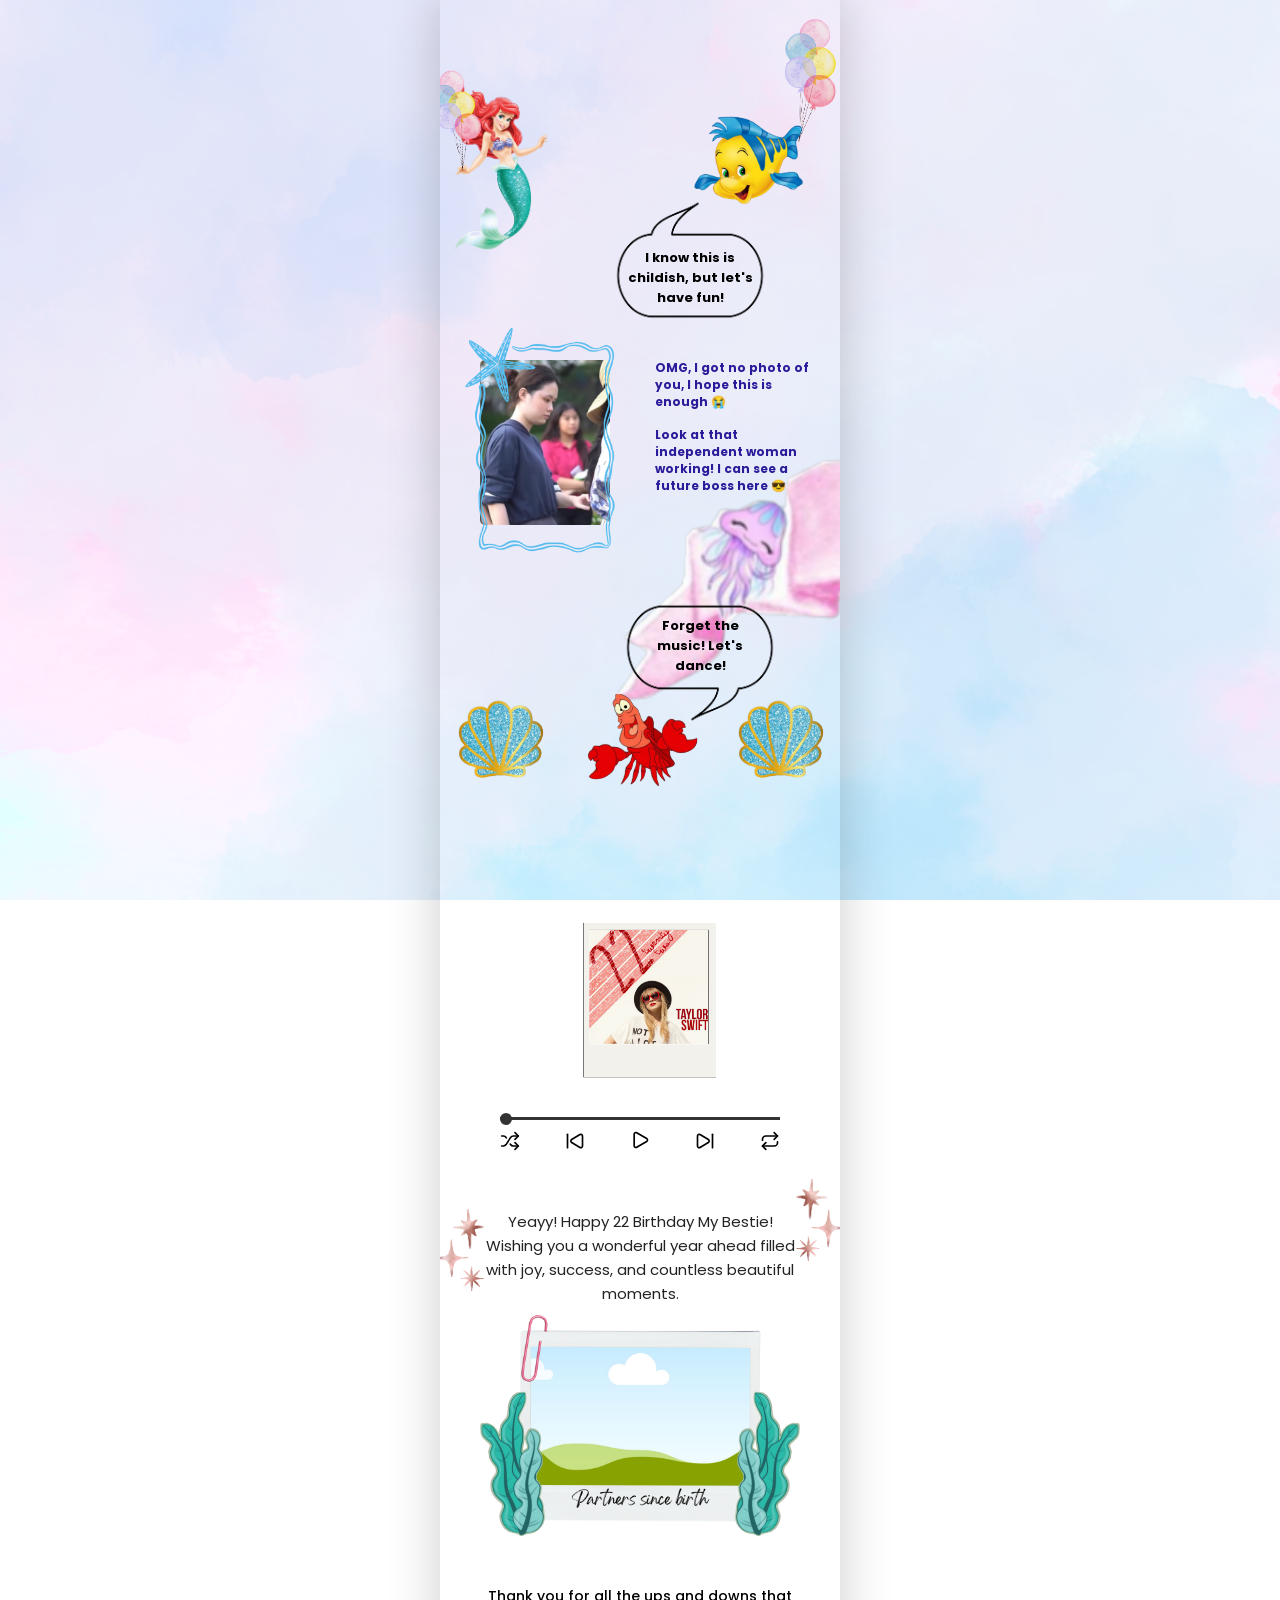
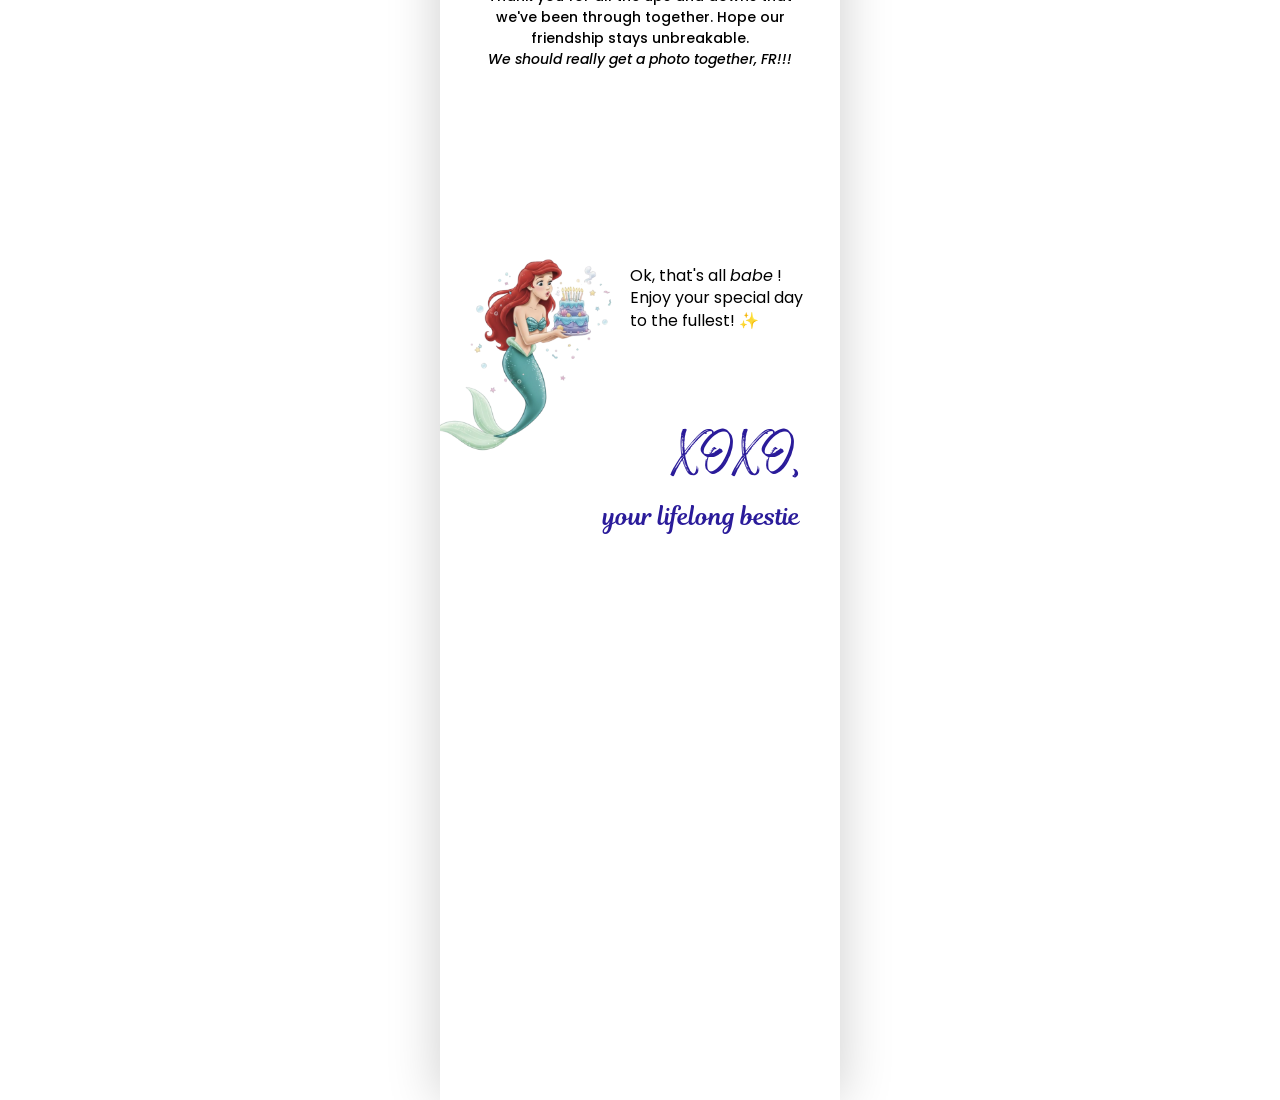
==== index.html @ a45792fa "fix position issue" ====
<!DOCTYPE html>
<html lang="id">
<head>
    <meta charset="UTF-8">
    <meta name="viewport" content="width=device-width, initial-scale=1.0">
    <title>Birthday Card for Angel - Final Version</title>
    <style>
        /* --- 1. FONT SETUP --- */
        @import url('https://fonts.googleapis.com/css2?family=Poppins:wght@400;600&display=swap');

        @font-face {
            font-family: 'Magnolia Script';
            src: url('fonts/magnolia-script.regular.otf') format('opentype');
            font-weight: normal; font-style: normal; font-display: swap;
        }

        @font-face {
            font-family: 'Gellatio';
            src: url('fonts/Gellatio.ttf') format('truetype');
            font-weight: normal; font-style: normal; font-display: swap;
        }

        /* --- 2. GLOBAL LAYOUT --- */
        body {
            margin: 0; padding: 0;
            background-image: url('images/background.png');
            background-size: cover; background-position: center;
            background-attachment: fixed;
            display: flex; justify-content: center;
            min-height: 100vh;
            font-family: 'Poppins', sans-serif;
            overflow-x: hidden;
        }

        .long-card-wrapper {
            width: 100vw;
            position: relative;
            display: flex;
            flex-direction: column;
            align-items: center;
        }

        /* KUNCI SETIAP HALAMAN DI SINI */
        .section {
            width: 100%;
            height: 100vh; /* Paksa setinggi layar HP */
            position: relative;
            overflow: hidden;
        }

        /* --- 3. SECTION 1: MERMAID THEME --- */
        .header-container { position: absolute; top: 0; left: 0; width: 100%; text-align: center; z-index: 10; }
        .name-wrapper { display: inline-block; position: relative; width: 95vw; margin-top: -80px; z-index: 1; }
        
        .hb-text { 
            position: absolute; top: 115px; left: 50%; transform: translateX(-50%); 
            width: 100%; z-index: 100; 
            font-family: 'Gellatio'; font-size: 36px; color: #2a1b9a; text-align: center;
        }
        
        .name-text { 
            font-family: 'Magnolia Script', cursive; position: absolute; 
            top: 50%; left: 50%; transform: translate(-50%, -50%); 
            z-index: 100; font-size: 42px; color: #2a1b9a; white-space: nowrap; 
            background: linear-gradient(to right, #004AAD, #CB6CE6);
            background-clip: text;
            color: transparent;
            filter: drop-shadow(2px 2px 2px rgba(0,0,0,0.1));
        }

        .message-text {
            font-family: 'Poppins', sans-serif;
            font-size: 14px;
            font-weight: 400;
            position: absolute;
            width: 85%;
            left: 50%;
            transform: translateX(-50%);
            text-align: center;
            font-size: 15px;
            line-height: 1.6;
            color: #222;
            z-index: 10;
        }
        
        .mermaid-ariel { position: absolute; top: 30px; left: -80px; width: 280px; z-index: 50; }
        .fish-flounder { position: absolute; top: 50px; right: -20px; width: 220px; z-index: 50; } /* DI DEPAN PITA */

        /* Chat Bubbles */
        .chat-1 { position: absolute; top: 120px; left: 110px; width: 280px; z-index: 50; }
        .chat-2 { position: absolute; bottom: 90px; right: 0px; width: 280px; z-index: 50; }
        .bubble-inner { position: absolute; top: 55%; left: 50%; transform: translate(-50%, -50%); width: 45%; text-align: center; font-size: 13px; font-weight: bold; }
        .top-msg { top: 310px; }
        .bottom-msg { bottom: 60px; font-weight: 500; }

        /* Foto Frame Section 1 */
        .photo-s1-box { position: absolute; top: 250px; left: 50%; transform: translateX(-50%); width: 100%; height: 300px; }
        .side-text-s1 { position: absolute; top: 360px; right: 25px; width: 160px; font-size: 12px; color: #2a1b9a; font-weight: bold; line-height: 1.4; text-align: left; }

        /* Lobster & Shells di Dasar Section 1 */
        .lobster-footer { position: absolute; bottom: 0; left: 50%; transform: translateX(-50%); width: 320px; z-index: 15; }
        .shell-footer { position: absolute; bottom: 0; width: 320px; z-index: 14; }

        /* --- 4. SECTION 2: MUSIC & TAYLOR --- */
        .player-wrapper { position: absolute; top: 50px; left: 50%; transform: translateX(-50%); width: 280px; text-align: center; }
        .taylor-img { width: 300px; margin-top: -100px;}
        
        /* Seaweed & Dummy Section 2 */
        .photo-dummy-box { position: absolute; top: 380px; left: 50%; transform: translateX(-50%); width: 450px; height: 300px; }
        .seaweed-l { position: absolute; bottom: -30px; left: -50px; width: 300px; z-index: 6; }
        .seaweed-r { position: absolute; bottom: -30px; right: -50px; width: 300px; z-index: 6; transform: scaleX(-1); }

        /* Stars Section 2 */
        .star-l { position: absolute; top: 220px; left: -110px; width: 260px; transform: scaleX(-1); }
        .star-r { position: absolute; top: 190px; right: -110px; width: 260px; }

        /* --- 5. SECTION 3: THE END --- */
        .ariel-cake-last { position: absolute; top: -50px; left: -120px; width: 400px; }
        .sign-wrapper { position: absolute; top: 220px; right: 40px; text-align: right; }

        /* Laptop Responsive */
        @media (min-width: 450px) {
            .long-card-wrapper { width: 400px; box-shadow: 0 0 50px rgba(0,0,0,0.2); }
        }
    </style>
</head>
<body>

    <div class="long-card-wrapper">
        
        <!-- SECTION 1 -->
        <div class="section">
            <div class="header-container">
                <div class="name-wrapper">
                    <div class="hb-text">Happy Birthday</div>
                    <img src="images/shell-name.png" style="width:100%; margin-top:10px;" alt="Shell">
                    <span class="name-text">Angel</span>
                </div>
            </div>

            <div class="mermaid-ariel">
                <img src="images/ariel-1.png" style="width:100%" alt="Ariel">
                <img src="images/balloon.png" style="position:absolute; width:180px; top:0; left:8px; z-index:15; transform:rotate(-16deg);" alt="Balloon">
            </div>

            <div class="fish-flounder">
                <img src="images/fish.png" style="width:100%" alt="Fish">
                <img src="images/balloon.png" style="position:absolute; width:220px; top:-80px; right:-60px; z-index:-1;" alt="Balloon">
            </div>

            <div class="chat-1">
                <img src="images/chat-bubble.png" style="width:100%" alt="Bubble">
                <div class="bubble-inner">I know this is childish, but let's have fun!</div>
            </div>

            <div class="photo-s1-box">
                <img src="images/star-frame.png" style="position:absolute; left:-90px; width:380px; z-index:10;" alt="Frame">
                <img src="images/angel.jpg" style="position:absolute; top:110px; left:40px; width:130px; z-index:5; border-radius:5px;" alt="Angel">
            </div>

            <div class="side-text-s1">
                OMG, I got no photo of you, I hope this is enough 😭<br><br>
                Look at that independent woman working! I can see a future boss here 😎
            </div>

            <div class="chat-2">
                <img src="images/chat-bubble.png" style="width:100%; transform:scale(-1,-1)" alt="Bubble">
                <div class="bubble-inner" style="top:43%">Forget the music! Let's dance!</div>
            </div>

            <img src="images/shell.png" class="shell-footer" style="left:-100px" alt="Shell">
            <img src="images/lobster.png" class="lobster-footer" alt="Lobster">
            <img src="images/shell.png" class="shell-footer" style="right:-100px" alt="Shell">
        </div>

        <!-- SECTION 2 -->
        <div class="section">
            <div class="player-wrapper">
                <img src="images/taylor-polaroid.png" class="taylor-img" alt="Album">
                <div style="margin-top: -40px; background:#333; height:3px; position:relative;">
                    <div id="progress-dot" style="position:absolute; left:0; top:-4px; width:12px; height:12px; background:#333; border-radius:50%;"></div>
                </div>
                <div style="display:flex; justify-content:space-between; font-size:28px; cursor:pointer;">
                    <img src="icons/shuffle.svg" style="width: 20px;" alt="shuffle">
                    <img src="icons/skip-back.svg" style="width: 20px;" alt="back">
                    
                    <!-- Tombol Play Utama -->
                    <div id="play-trigger" style="cursor: pointer;">
                        <img src="icons/play.svg" id="play-icon" style="width: 20px;" alt="play">
                    </div>

                    <img src="icons/skip-forward.svg" style="width: 20px;" alt="forward">
                    <img src="icons/repeat.svg" style="width: 20px;" alt="repeat">
                </div>
                <!-- ganti ini untuk musiknya -->
                <audio id="birthday-song"><source src="song/22.mp3" type="audio/mpeg"></audio>
            </div>

            <img src="images/rosegold-stars.png" class="star-l" alt="star">
            <img src="images/rosegold-stars.png" class="star-r" alt="star">
            <div class="message-text top-msg">
            Yeayy! Happy 22 Birthday My Bestie! <br>
            Wishing you a wonderful year ahead filled with joy, success, and countless beautiful moments.
            </div>

            <div class="photo-dummy-box">
                <!-- ganti ini untuk photo aibnya -->
                <img src="images/dummy1.png" style="position:absolute; top:6%; left:6%; width:88%; height:80%; object-fit:cover; z-index:4;" alt="Photo">
                <img src="images/seaweed.png" class="seaweed-l" alt="Seaweed">
                <img src="images/seaweed.png" class="seaweed-r" alt="Seaweed">
            </div>
            
            <div style="position:absolute; bottom:130px; width:85%; left:50%; transform:translateX(-50%); text-align:center; font-size:14px; font-weight:500;">
                Thank you for all the ups and downs that we've been through together. Hope our friendship stays unbreakable. <br>
            <i>We should really get a photo together, FR!!!</i>
            </div>
        </div>

        <!-- SECTION 3 -->
        <div class="section">
            <img src="images/ariel-3.png" class="ariel-cake-last" alt="Cake">
            <div style="position:absolute; top:65px; right:30px; width:180px; font-size:16px; line-height:1.4;">Ok, that's all <i>babe</i> ! Enjoy your special day to the fullest! ✨</div>
            <div class="sign-wrapper">
                <div style="font-family:'Gellatio'; font-size:32px; color:#2a1b9a;">XOXO,</div>
                <div style="font-family:'Magnolia Script'; font-size:24px; color:#2a1b9a;">your lifelong bestie</div>
            </div>
        </div>

    </div>

    <script>
        window.onload = function() {
            const song = document.getElementById("birthday-song");
            const playBtn = document.getElementById("play-trigger");
            const playIcon = document.getElementById("play-icon"); 
            const progressDot = document.getElementById("progress-dot");
            if (playBtn && song) {
                playBtn.onclick = function() {
                    if (song.paused) { song.play(); playIcon.src = "icons/pause.svg"; }
                    else { song.pause(); playIcon.src = "icons/play.svg"; }
                };
                song.ontimeupdate = function() {
                    if (song.duration) {
                        let p = (song.currentTime / song.duration) * 100;
                        progressDot.style.left = p + "%";
                    }
                };
            }
        };
    </script>
</body>
</html>
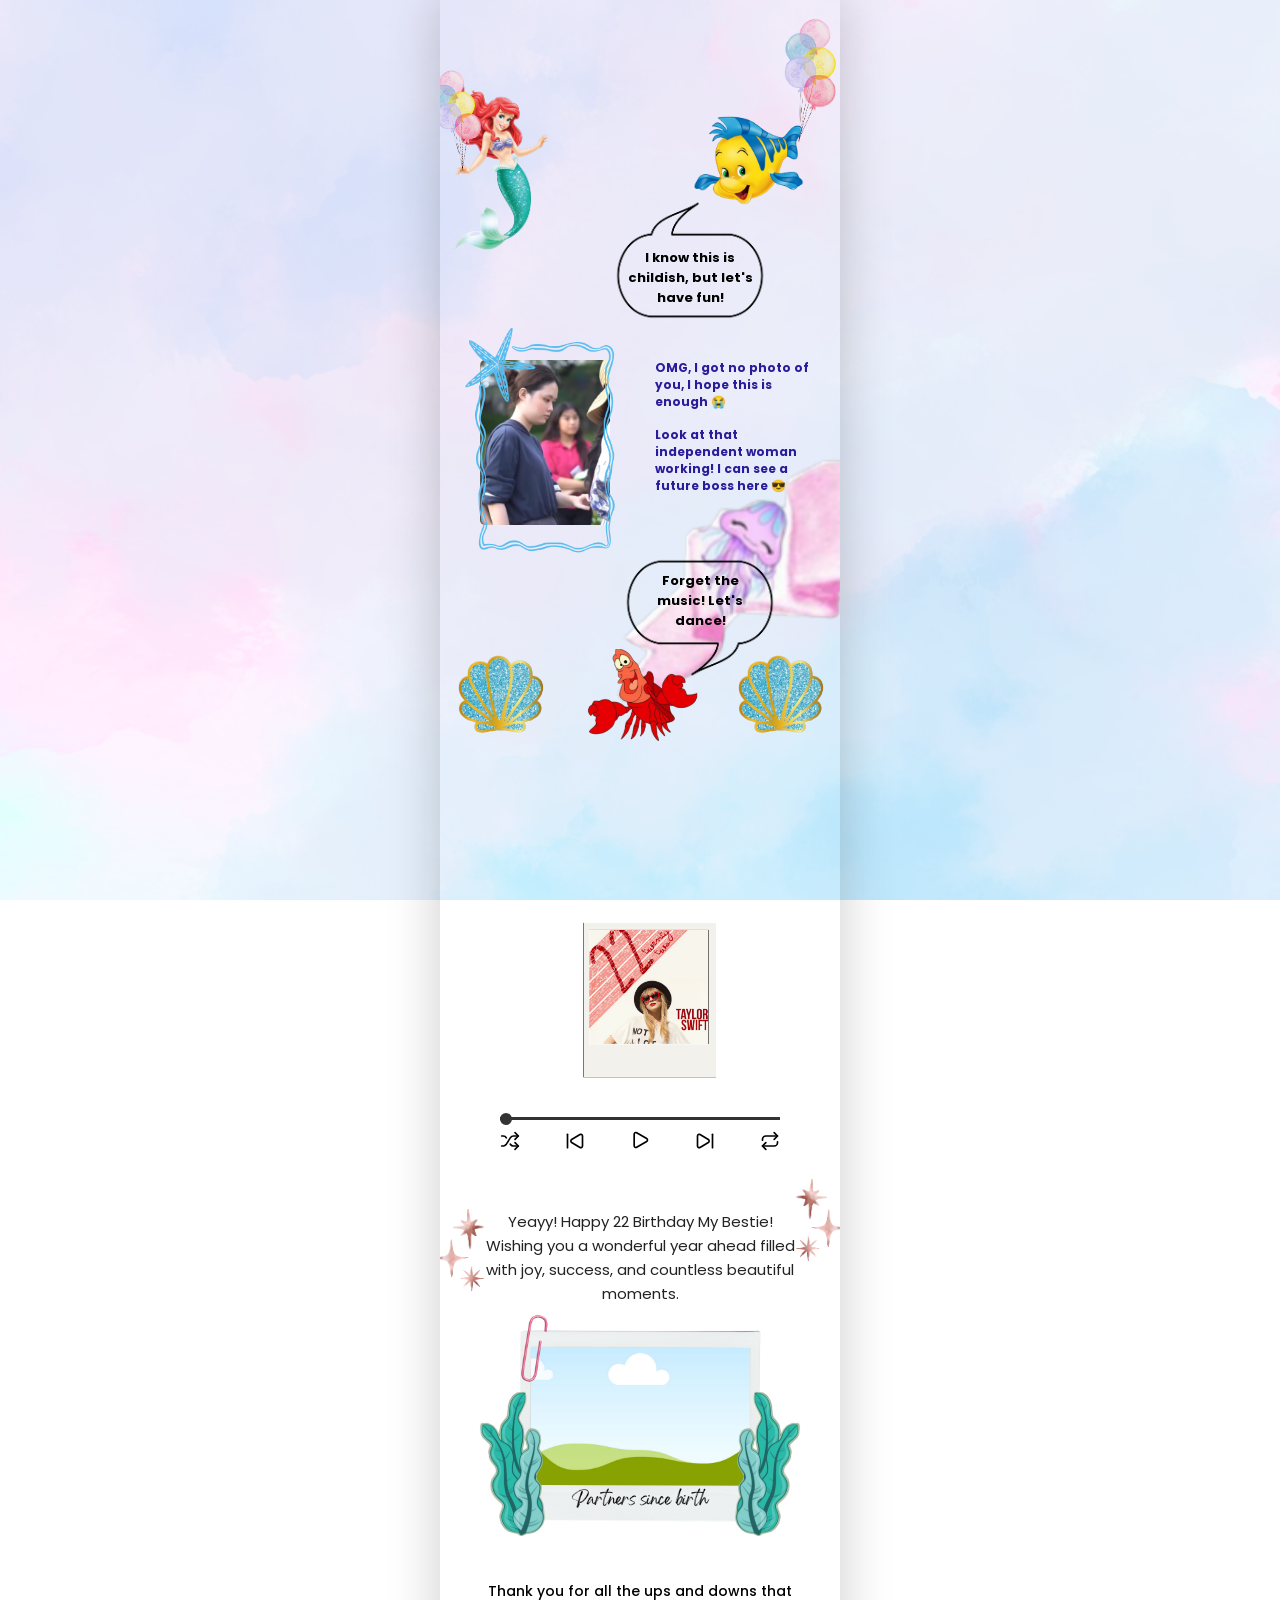
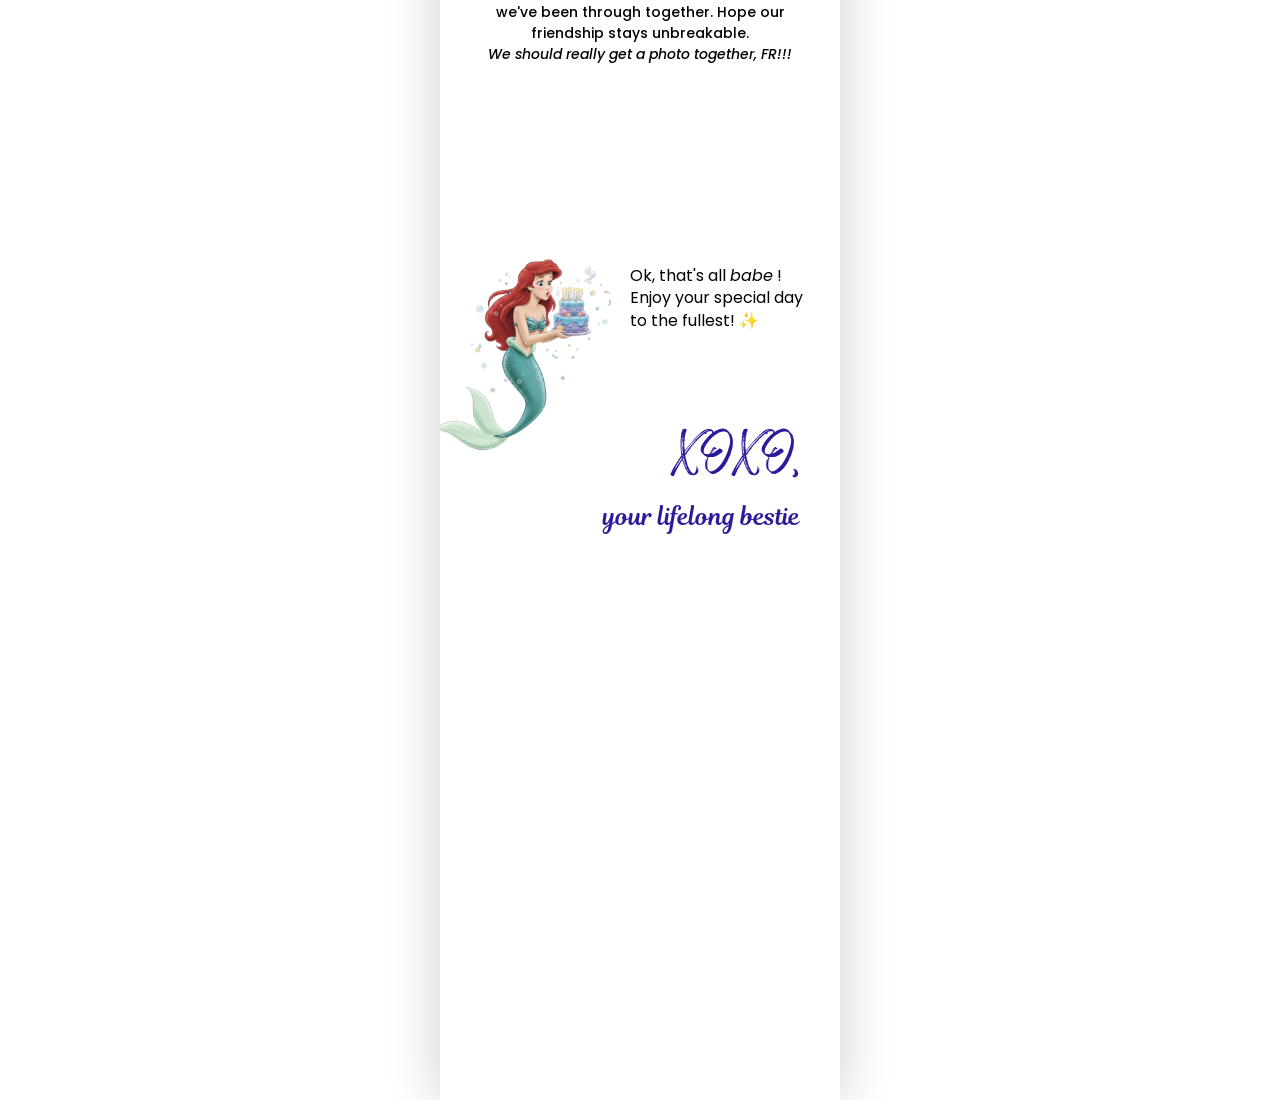
==== commit 3bc68a35: "fix ratio issue" ====
--- a/index.html
+++ b/index.html
@@ -46,6 +46,9 @@
             height: 100vh; /* Paksa setinggi layar HP */
             position: relative;
             overflow: hidden;
+            display: flex;
+            flex-direction: column;
+            justify-content: space-between;
         }
 
         /* --- 3. SECTION 1: MERMAID THEME --- */
@@ -88,7 +91,7 @@
 
         /* Chat Bubbles */
         .chat-1 { position: absolute; top: 120px; left: 110px; width: 280px; z-index: 50; }
-        .chat-2 { position: absolute; bottom: 90px; right: 0px; width: 280px; z-index: 50; }
+        .chat-2 { position: absolute; bottom: 15vh; right: 0px; width: 280px; z-index: 50; }
         .bubble-inner { position: absolute; top: 55%; left: 50%; transform: translate(-50%, -50%); width: 45%; text-align: center; font-size: 13px; font-weight: bold; }
         .top-msg { top: 310px; }
         .bottom-msg { bottom: 60px; font-weight: 500; }
@@ -98,8 +101,8 @@
         .side-text-s1 { position: absolute; top: 360px; right: 25px; width: 160px; font-size: 12px; color: #2a1b9a; font-weight: bold; line-height: 1.4; text-align: left; }
 
         /* Lobster & Shells di Dasar Section 1 */
-        .lobster-footer { position: absolute; bottom: 0; left: 50%; transform: translateX(-50%); width: 320px; z-index: 15; }
-        .shell-footer { position: absolute; bottom: 0; width: 320px; z-index: 14; }
+        .lobster-footer { position: absolute; bottom: 5vh; left: 50%; transform: translateX(-50%); width: 320px; z-index: 15; }
+        .shell-footer { position: absolute; bottom: 5vh; width: 320px; z-index: 14; }
 
         /* --- 4. SECTION 2: MUSIC & TAYLOR --- */
         .player-wrapper { position: absolute; top: 50px; left: 50%; transform: translateX(-50%); width: 280px; text-align: center; }
@@ -210,7 +213,7 @@
                 <img src="images/seaweed.png" class="seaweed-r" alt="Seaweed">
             </div>
             
-            <div style="position:absolute; bottom:130px; width:85%; left:50%; transform:translateX(-50%); text-align:center; font-size:14px; font-weight:500;">
+            <div style="position:absolute; bottom: 15vh; width:85%; left:50%; transform:translateX(-50%); text-align:center; font-size:14px; font-weight:500;">
                 Thank you for all the ups and downs that we've been through together. Hope our friendship stays unbreakable. <br>
             <i>We should really get a photo together, FR!!!</i>
             </div>
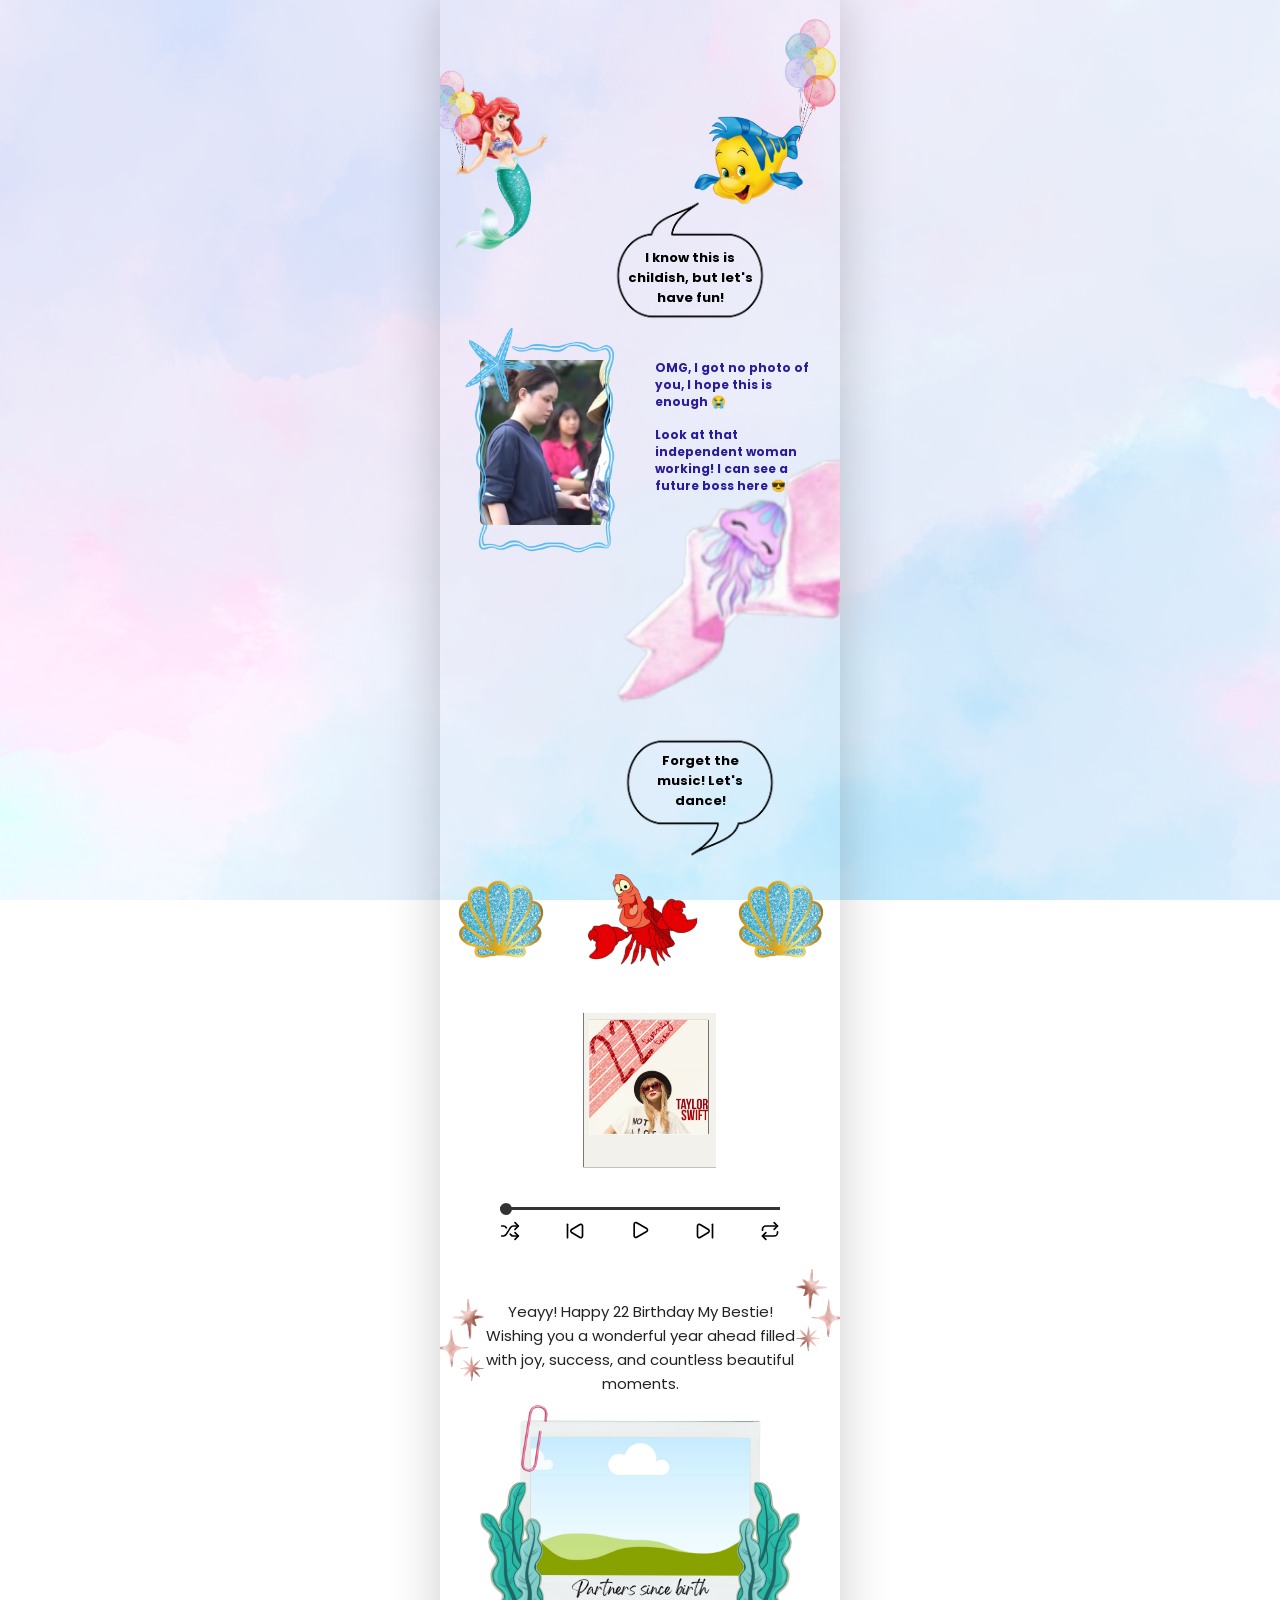
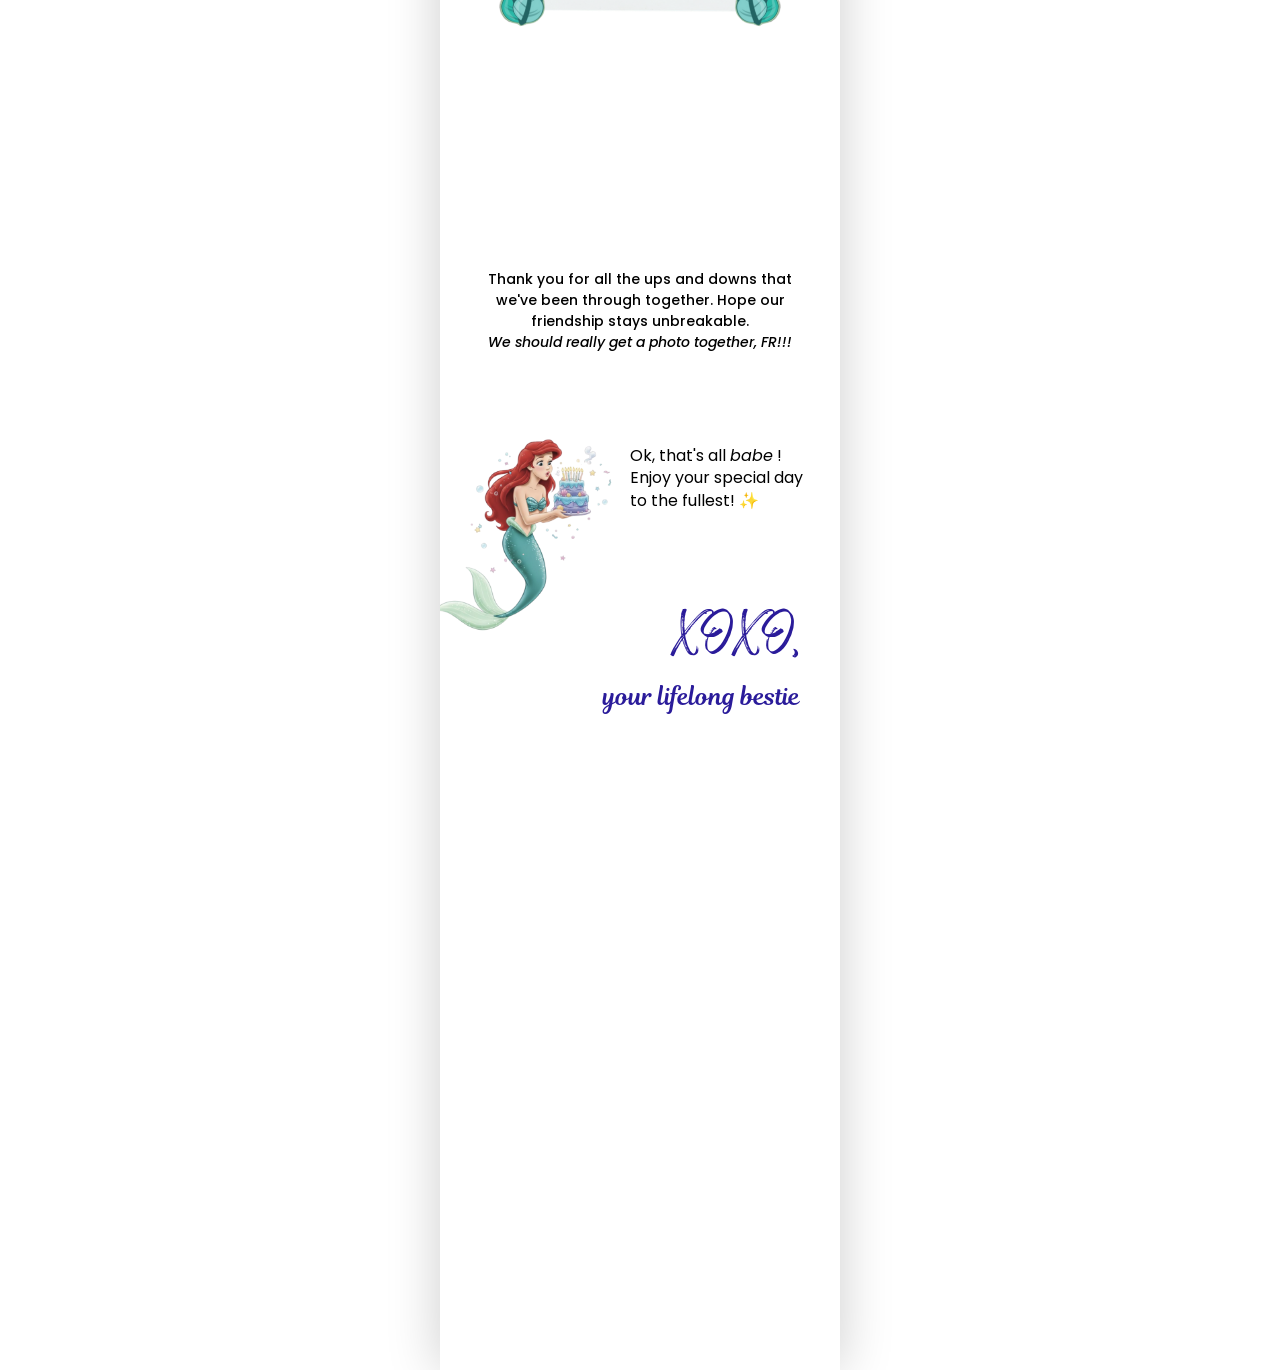
==== commit 346694eb: "second fix" ====
--- a/index.html
+++ b/index.html
@@ -43,7 +43,7 @@
         /* KUNCI SETIAP HALAMAN DI SINI */
         .section {
             width: 100%;
-            height: 100vh; /* Paksa setinggi layar HP */
+            height: 110vh; /* Paksa setinggi layar HP */
             position: relative;
             overflow: hidden;
             display: flex;
@@ -91,7 +91,7 @@
 
         /* Chat Bubbles */
         .chat-1 { position: absolute; top: 120px; left: 110px; width: 280px; z-index: 50; }
-        .chat-2 { position: absolute; bottom: 15vh; right: 0px; width: 280px; z-index: 50; }
+        .chat-2 { position: absolute; bottom: 5vh; right: 0px; width: 280px; z-index: 50; }
         .bubble-inner { position: absolute; top: 55%; left: 50%; transform: translate(-50%, -50%); width: 45%; text-align: center; font-size: 13px; font-weight: bold; }
         .top-msg { top: 310px; }
         .bottom-msg { bottom: 60px; font-weight: 500; }
@@ -101,8 +101,8 @@
         .side-text-s1 { position: absolute; top: 360px; right: 25px; width: 160px; font-size: 12px; color: #2a1b9a; font-weight: bold; line-height: 1.4; text-align: left; }
 
         /* Lobster & Shells di Dasar Section 1 */
-        .lobster-footer { position: absolute; bottom: 5vh; left: 50%; transform: translateX(-50%); width: 320px; z-index: 15; }
-        .shell-footer { position: absolute; bottom: 5vh; width: 320px; z-index: 14; }
+        .lobster-footer { position: absolute; bottom: -10vh; left: 50%; transform: translateX(-50%); width: 320px; z-index: 15; }
+        .shell-footer { position: absolute; bottom: -10vh; width: 320px; z-index: 14; }
 
         /* --- 4. SECTION 2: MUSIC & TAYLOR --- */
         .player-wrapper { position: absolute; top: 50px; left: 50%; transform: translateX(-50%); width: 280px; text-align: center; }
@@ -213,7 +213,7 @@
                 <img src="images/seaweed.png" class="seaweed-r" alt="Seaweed">
             </div>
             
-            <div style="position:absolute; bottom: 15vh; width:85%; left:50%; transform:translateX(-50%); text-align:center; font-size:14px; font-weight:500;">
+            <div style="position:absolute; bottom: 3vh; width:85%; left:50%; transform:translateX(-50%); text-align:center; font-size:14px; font-weight:500;">
                 Thank you for all the ups and downs that we've been through together. Hope our friendship stays unbreakable. <br>
             <i>We should really get a photo together, FR!!!</i>
             </div>
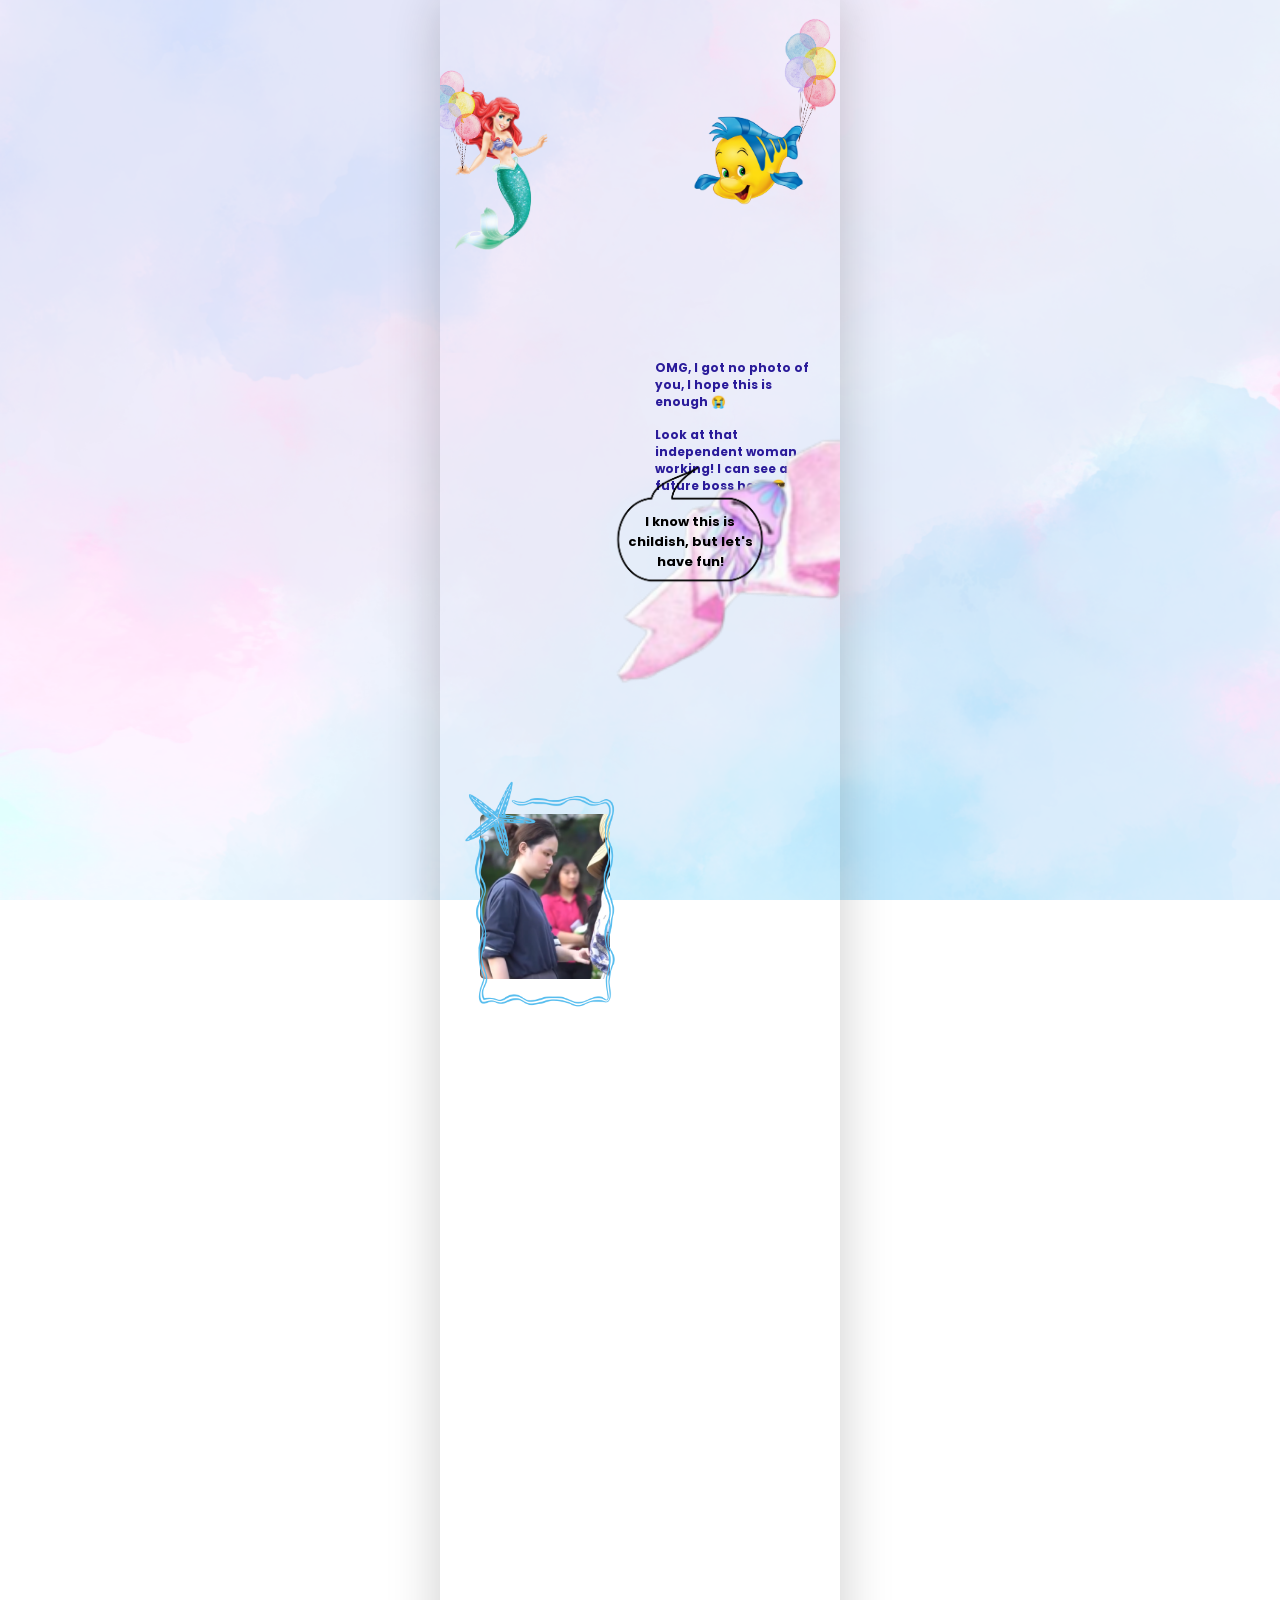
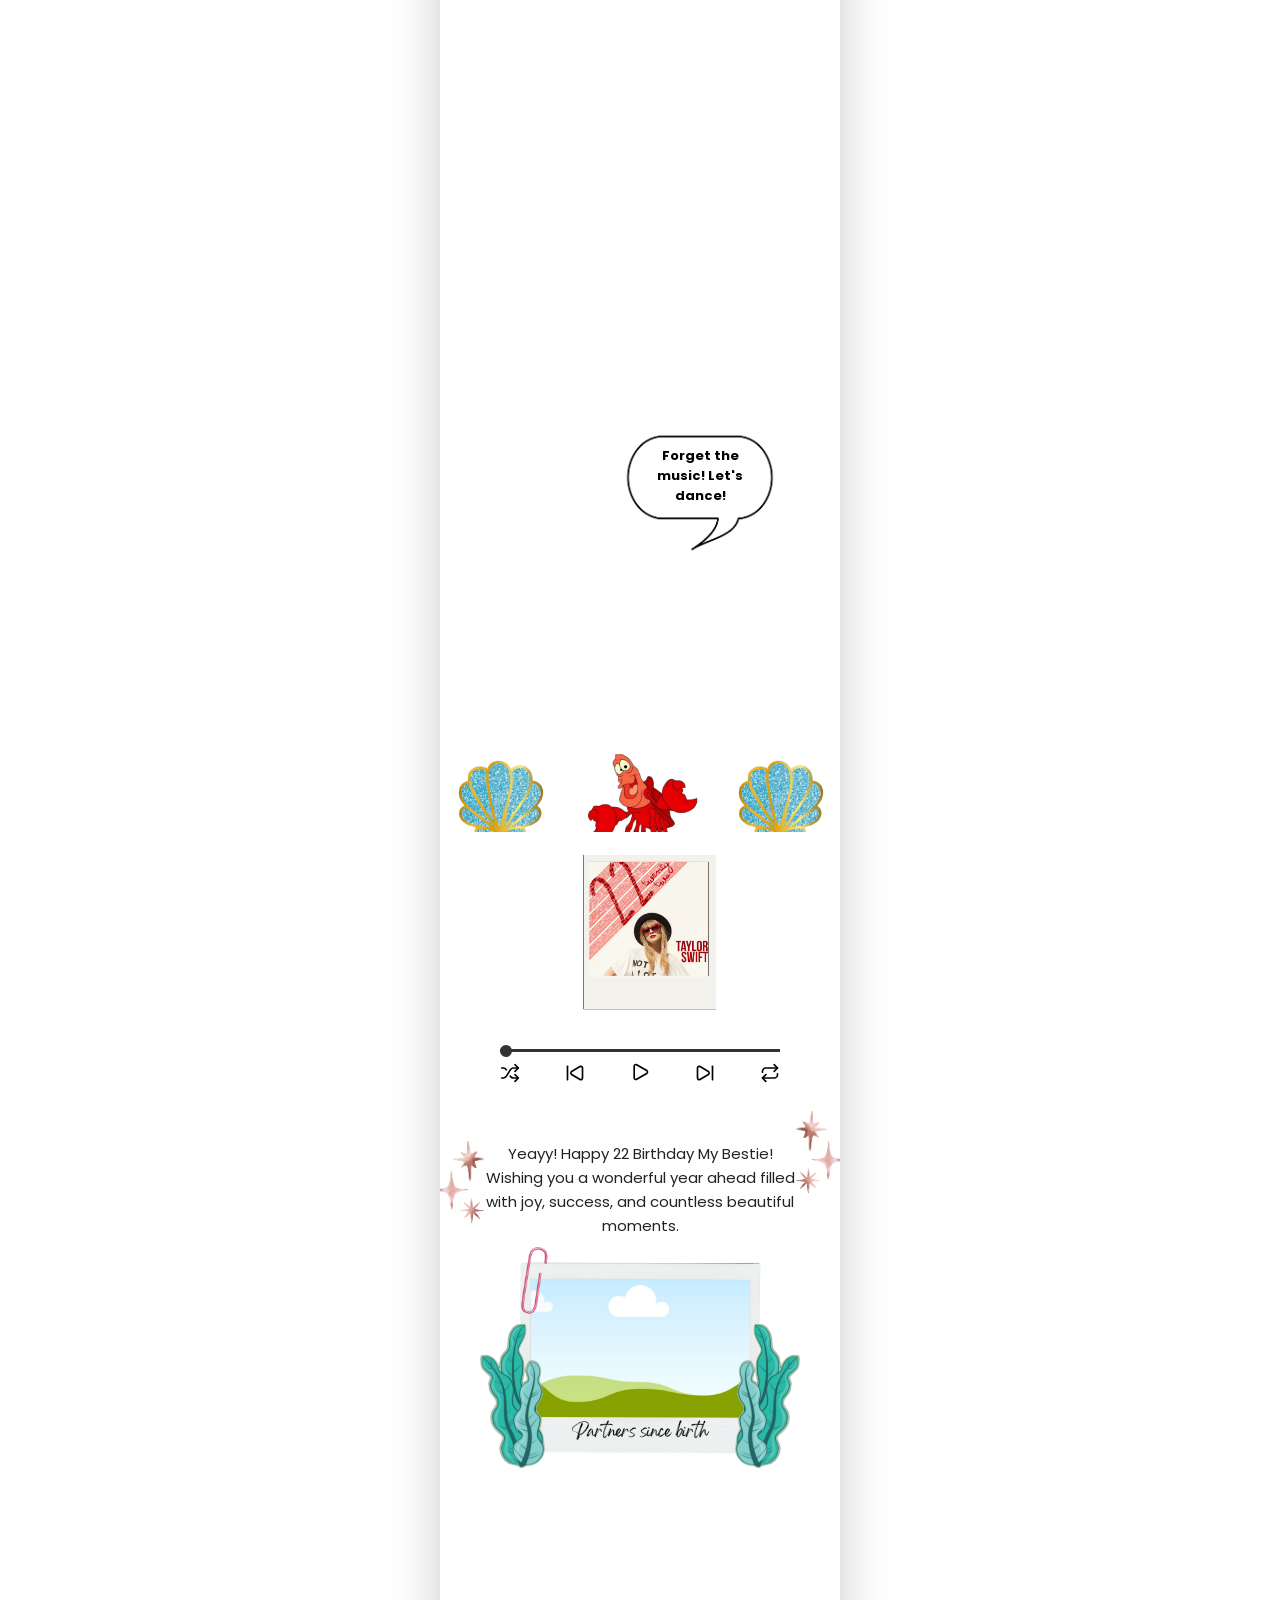
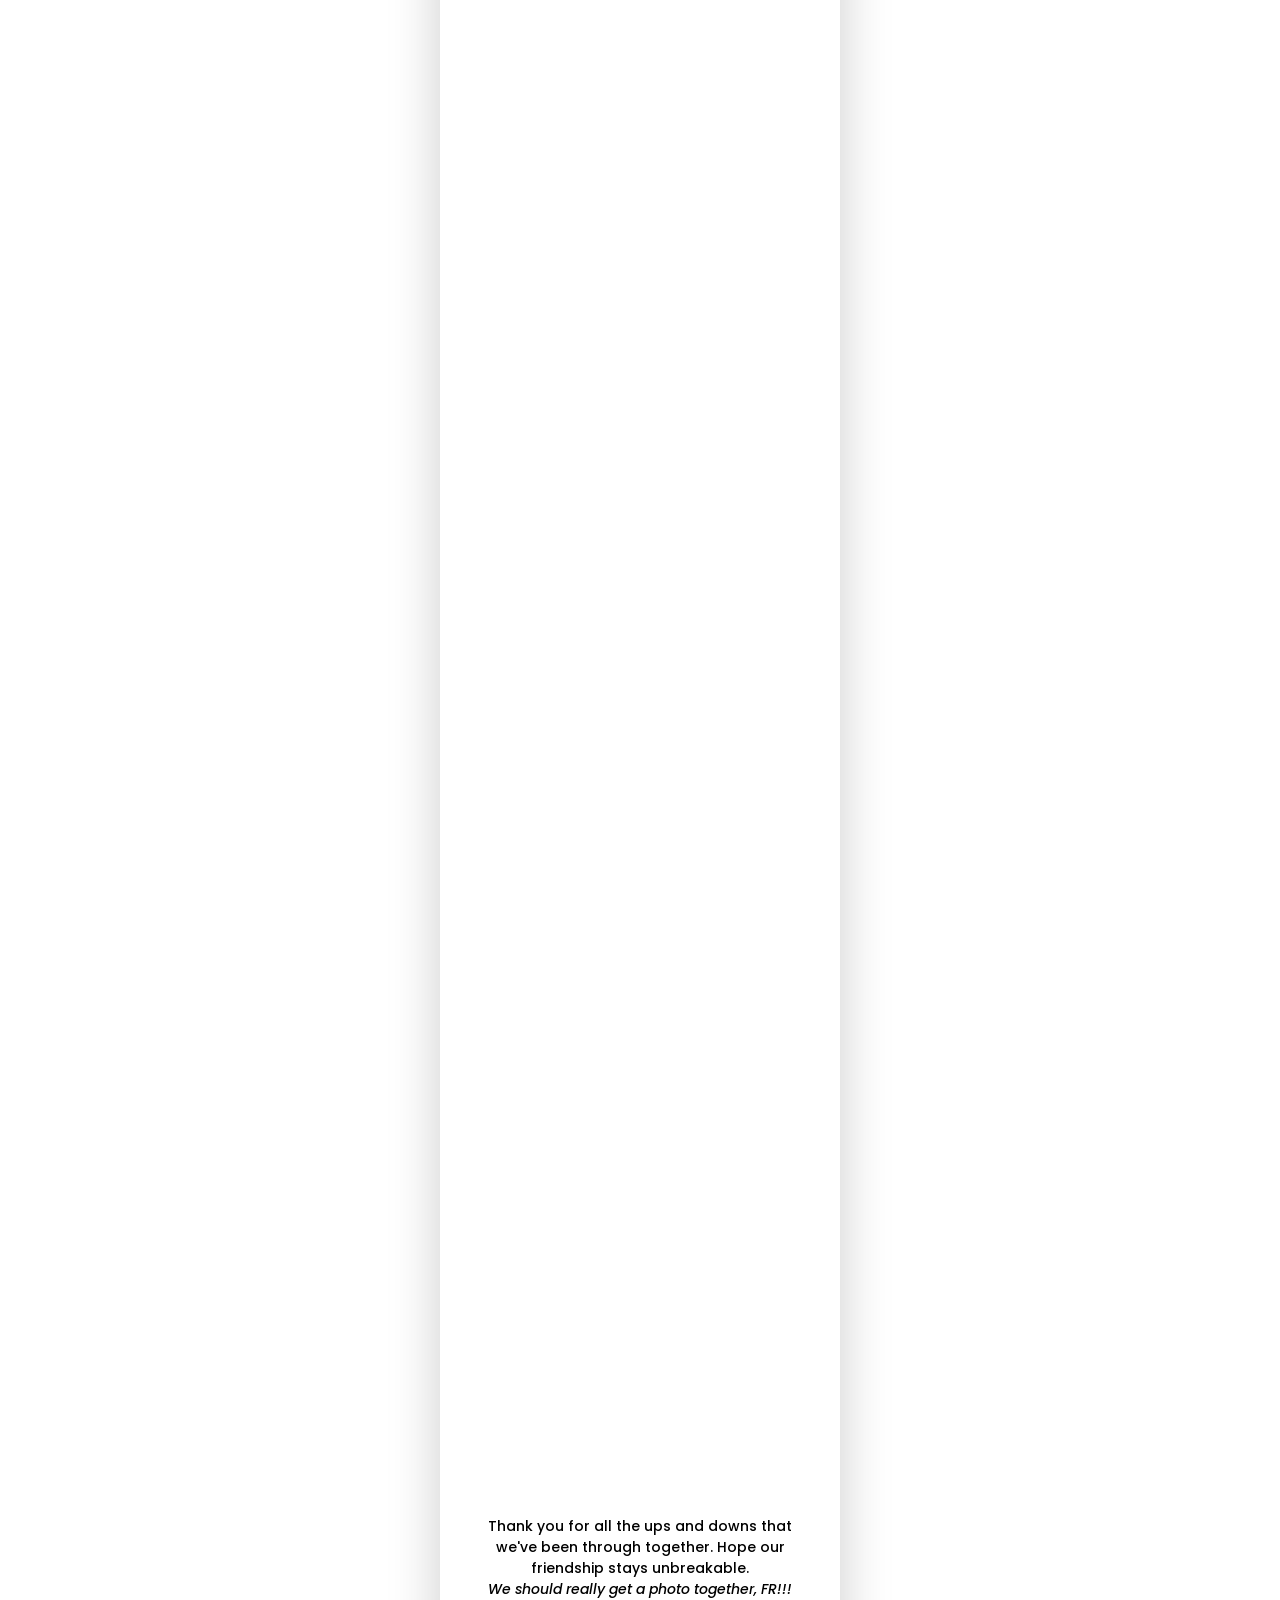
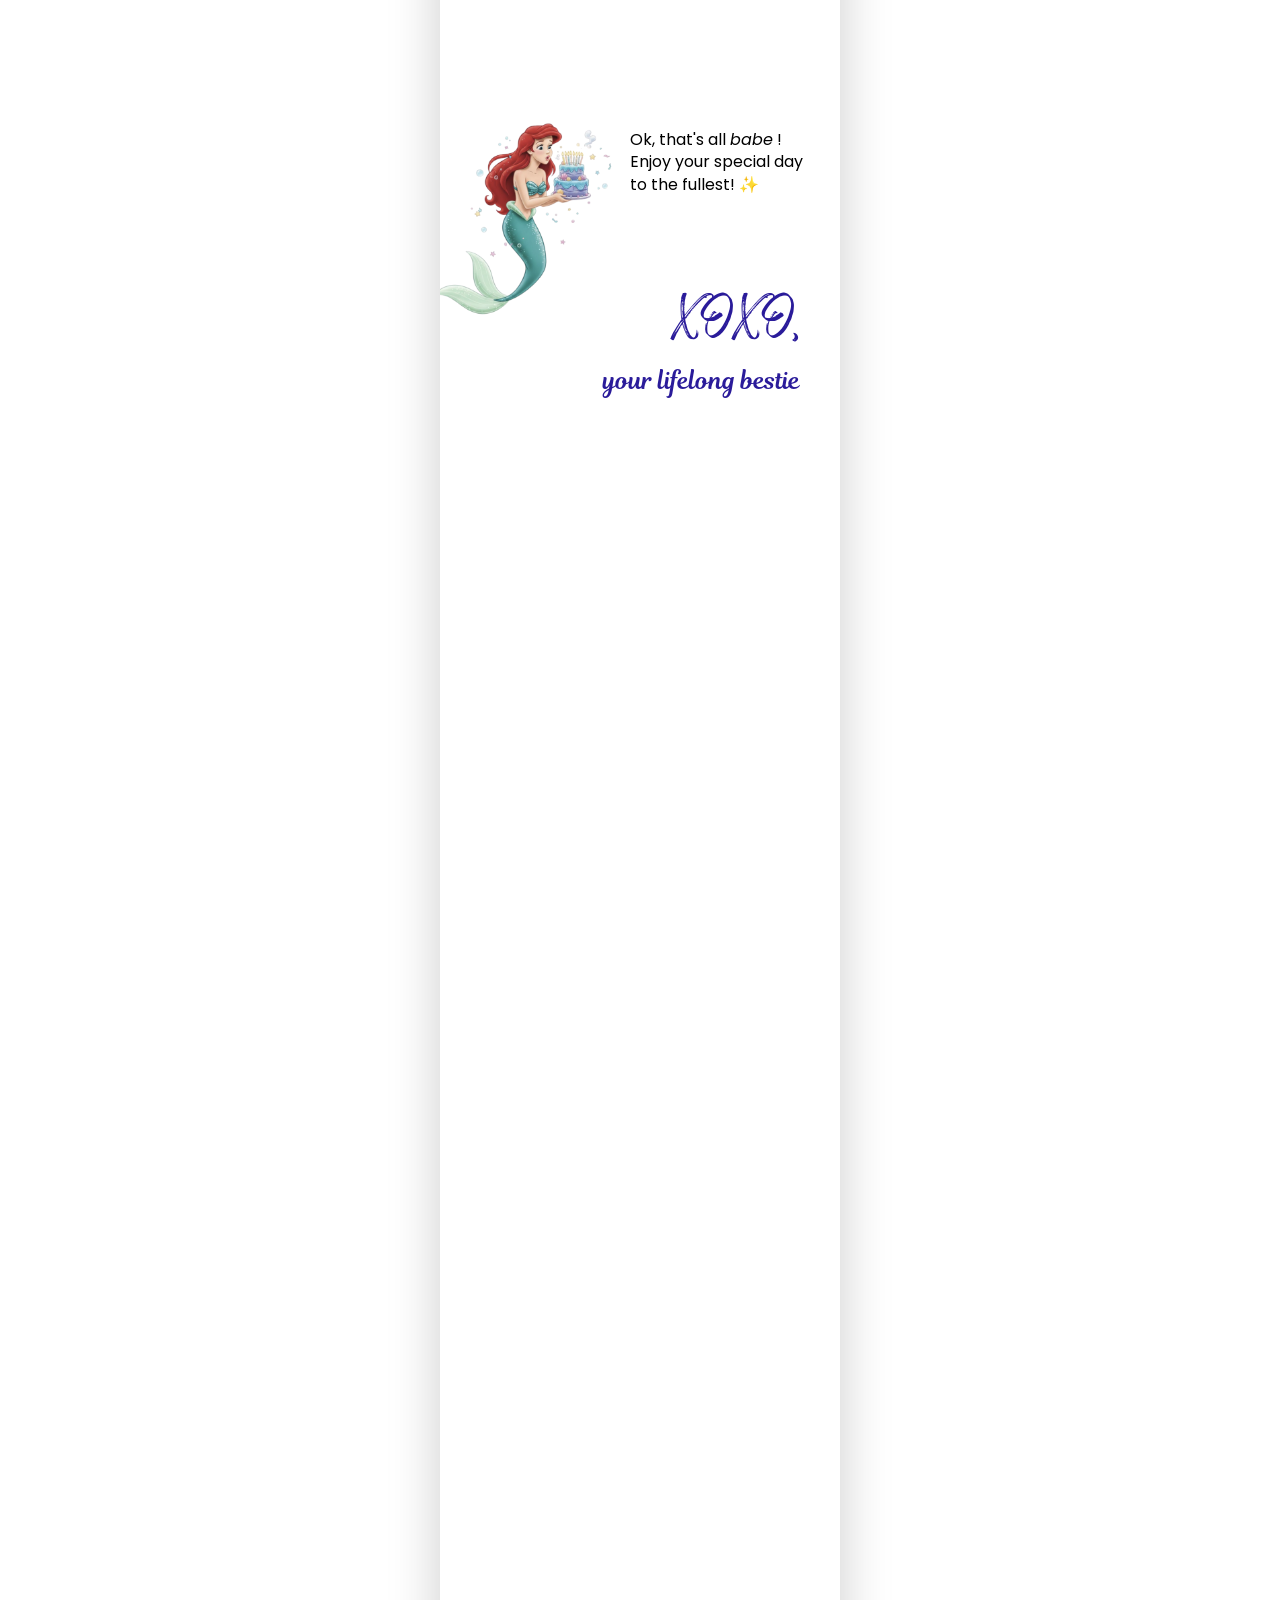
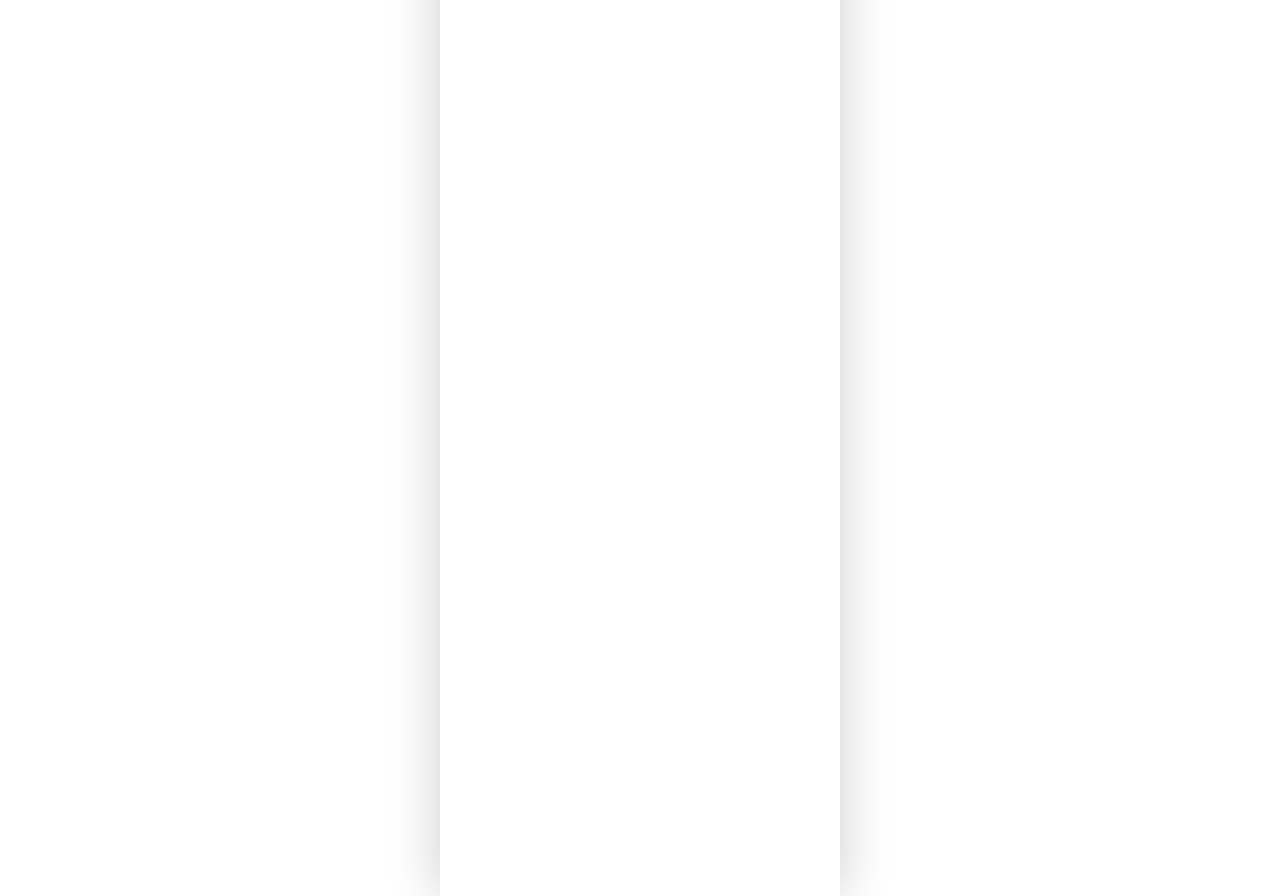
==== commit 4e6be97c: "third fix" ====
--- a/index.html
+++ b/index.html
@@ -43,12 +43,13 @@
         /* KUNCI SETIAP HALAMAN DI SINI */
         .section {
             width: 100%;
-            height: 110vh; /* Paksa setinggi layar HP */
+            height: 180vw;
             position: relative;
             overflow: hidden;
             display: flex;
             flex-direction: column;
             justify-content: space-between;
+            padding-bottom: 10vw;
         }
 
         /* --- 3. SECTION 1: MERMAID THEME --- */
@@ -56,14 +57,14 @@
         .name-wrapper { display: inline-block; position: relative; width: 95vw; margin-top: -80px; z-index: 1; }
         
         .hb-text { 
-            position: absolute; top: 115px; left: 50%; transform: translateX(-50%); 
+            position: absolute; top: 25vw; left: 50%; transform: translateX(-50%); 
             width: 100%; z-index: 100; 
             font-family: 'Gellatio'; font-size: 36px; color: #2a1b9a; text-align: center;
         }
         
         .name-text { 
             font-family: 'Magnolia Script', cursive; position: absolute; 
-            top: 50%; left: 50%; transform: translate(-50%, -50%); 
+            top: 48%; left: 50%; transform: translate(-50%, -50%); 
             z-index: 100; font-size: 42px; color: #2a1b9a; white-space: nowrap; 
             background: linear-gradient(to right, #004AAD, #CB6CE6);
             background-clip: text;
@@ -90,19 +91,19 @@
         .fish-flounder { position: absolute; top: 50px; right: -20px; width: 220px; z-index: 50; } /* DI DEPAN PITA */
 
         /* Chat Bubbles */
-        .chat-1 { position: absolute; top: 120px; left: 110px; width: 280px; z-index: 50; }
-        .chat-2 { position: absolute; bottom: 5vh; right: 0px; width: 280px; z-index: 50; }
+        .chat-1 { position: absolute; top: 30vw; left: 110px; width: 280px; z-index: 50; }
+        .chat-2 { position: absolute; bottom: 15vw; right: 0px; width: 280px; z-index: 50; }
         .bubble-inner { position: absolute; top: 55%; left: 50%; transform: translate(-50%, -50%); width: 45%; text-align: center; font-size: 13px; font-weight: bold; }
         .top-msg { top: 310px; }
         .bottom-msg { bottom: 60px; font-weight: 500; }
 
         /* Foto Frame Section 1 */
-        .photo-s1-box { position: absolute; top: 250px; left: 50%; transform: translateX(-50%); width: 100%; height: 300px; }
+        .photo-s1-box { position: absolute; top: 55vw; left: 50%; transform: translateX(-50%); width: 100%; height: 300px; }
         .side-text-s1 { position: absolute; top: 360px; right: 25px; width: 160px; font-size: 12px; color: #2a1b9a; font-weight: bold; line-height: 1.4; text-align: left; }
 
         /* Lobster & Shells di Dasar Section 1 */
-        .lobster-footer { position: absolute; bottom: -10vh; left: 50%; transform: translateX(-50%); width: 320px; z-index: 15; }
-        .shell-footer { position: absolute; bottom: -10vh; width: 320px; z-index: 14; }
+        .lobster-footer { position: absolute; bottom: -10vw; left: 50%; transform: translateX(-50%); width: 320px; z-index: 15; }
+        .shell-footer { position: absolute; bottom: -10vw; width: 320px; z-index: 14; }
 
         /* --- 4. SECTION 2: MUSIC & TAYLOR --- */
         .player-wrapper { position: absolute; top: 50px; left: 50%; transform: translateX(-50%); width: 280px; text-align: center; }
@@ -136,7 +137,7 @@
             <div class="header-container">
                 <div class="name-wrapper">
                     <div class="hb-text">Happy Birthday</div>
-                    <img src="images/shell-name.png" style="width:100%; margin-top:10px;" alt="Shell">
+                    <img src="images/shell-name.png" style="width:100%; margin-top:-10px;" alt="Shell">
                     <span class="name-text">Angel</span>
                 </div>
             </div>
@@ -213,7 +214,7 @@
                 <img src="images/seaweed.png" class="seaweed-r" alt="Seaweed">
             </div>
             
-            <div style="position:absolute; bottom: 3vh; width:85%; left:50%; transform:translateX(-50%); text-align:center; font-size:14px; font-weight:500;">
+            <div style="position:absolute; bottom: 5vw; width:85%; left:50%; transform:translateX(-50%); text-align:center; font-size:14px; font-weight:500;">
                 Thank you for all the ups and downs that we've been through together. Hope our friendship stays unbreakable. <br>
             <i>We should really get a photo together, FR!!!</i>
             </div>
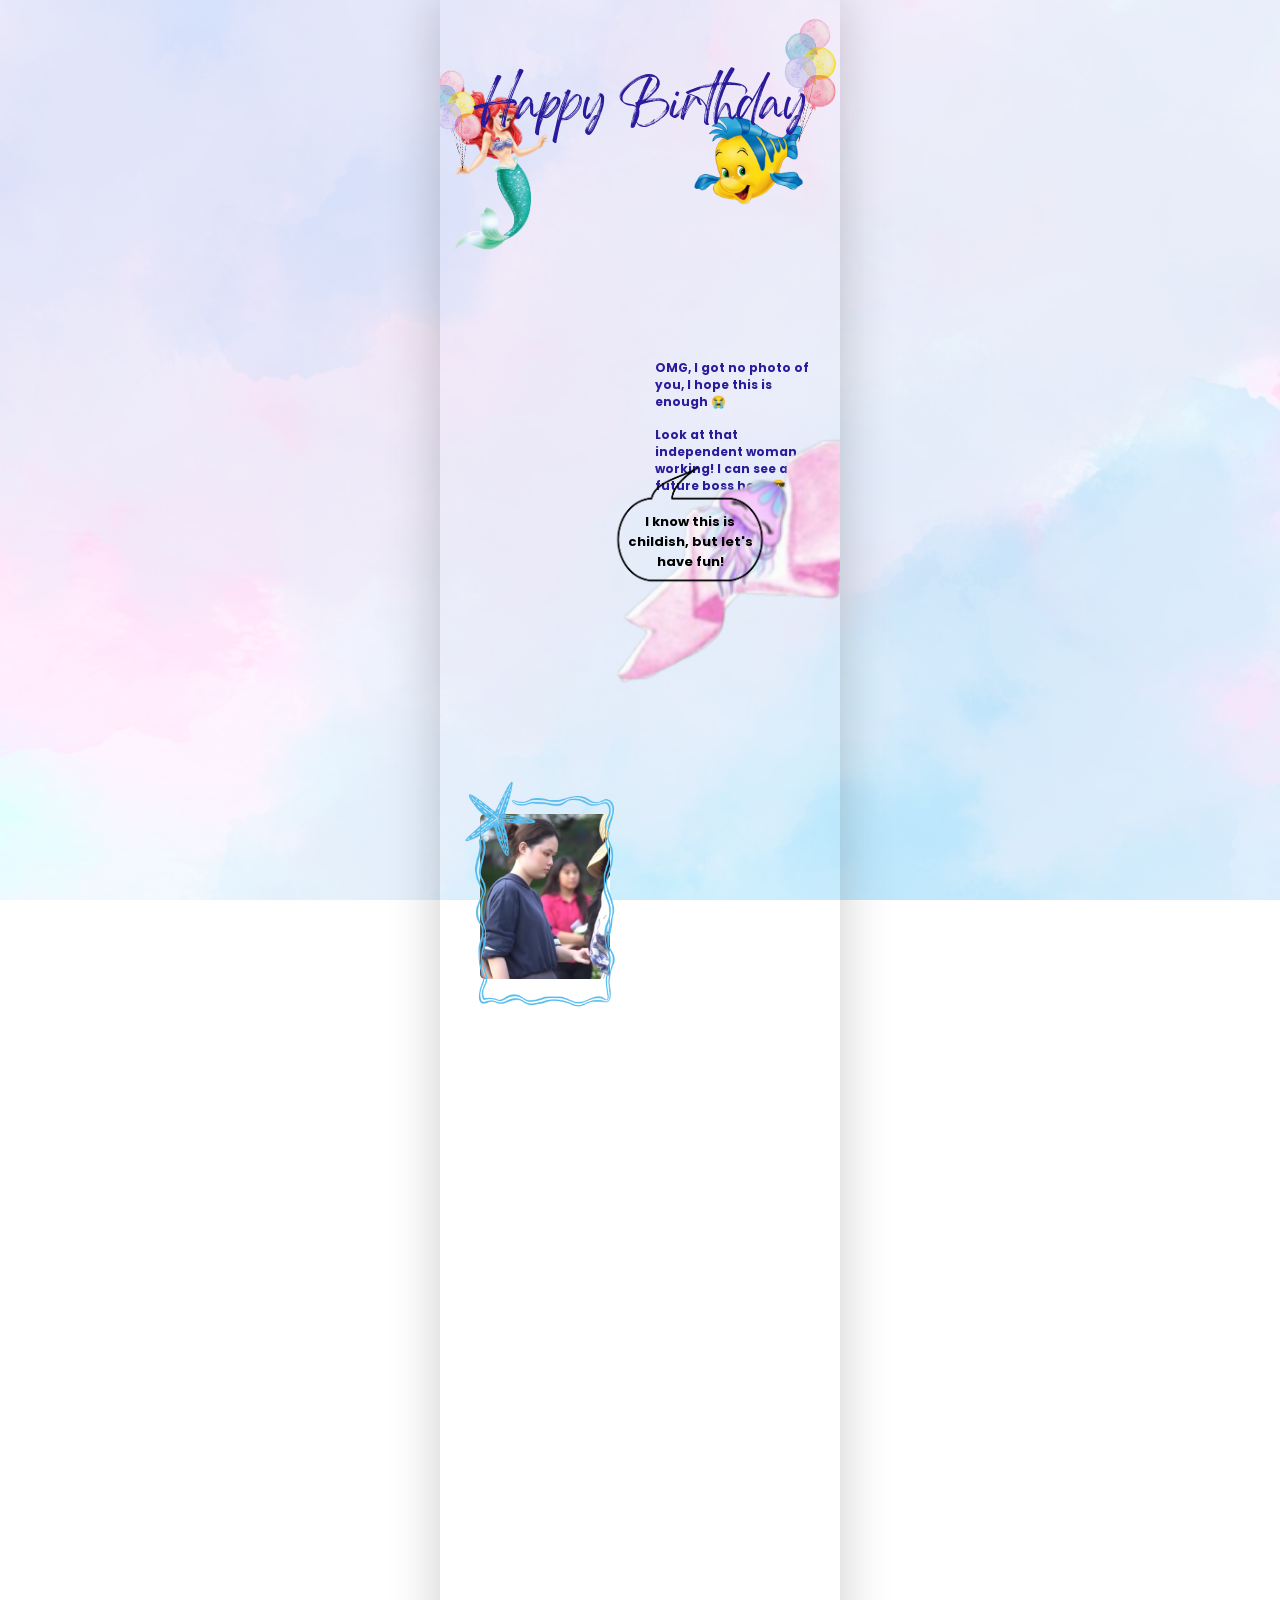
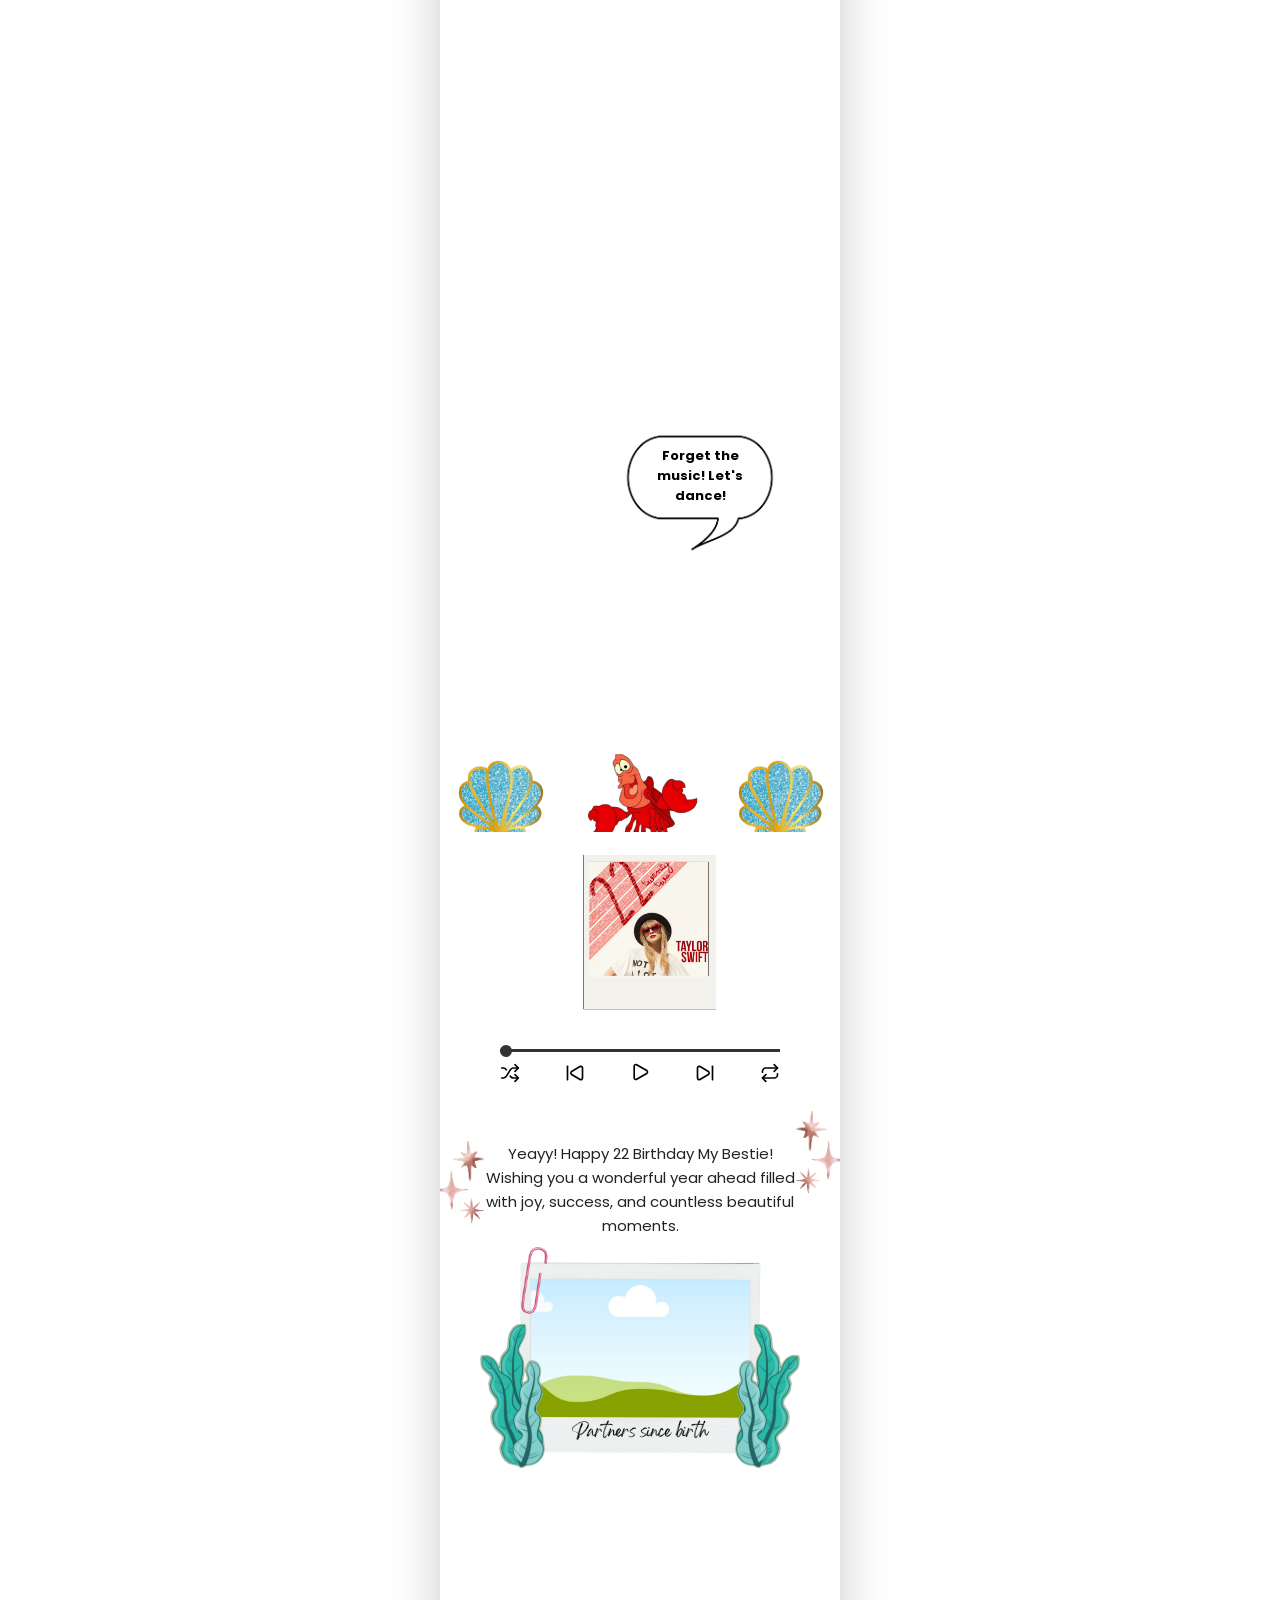
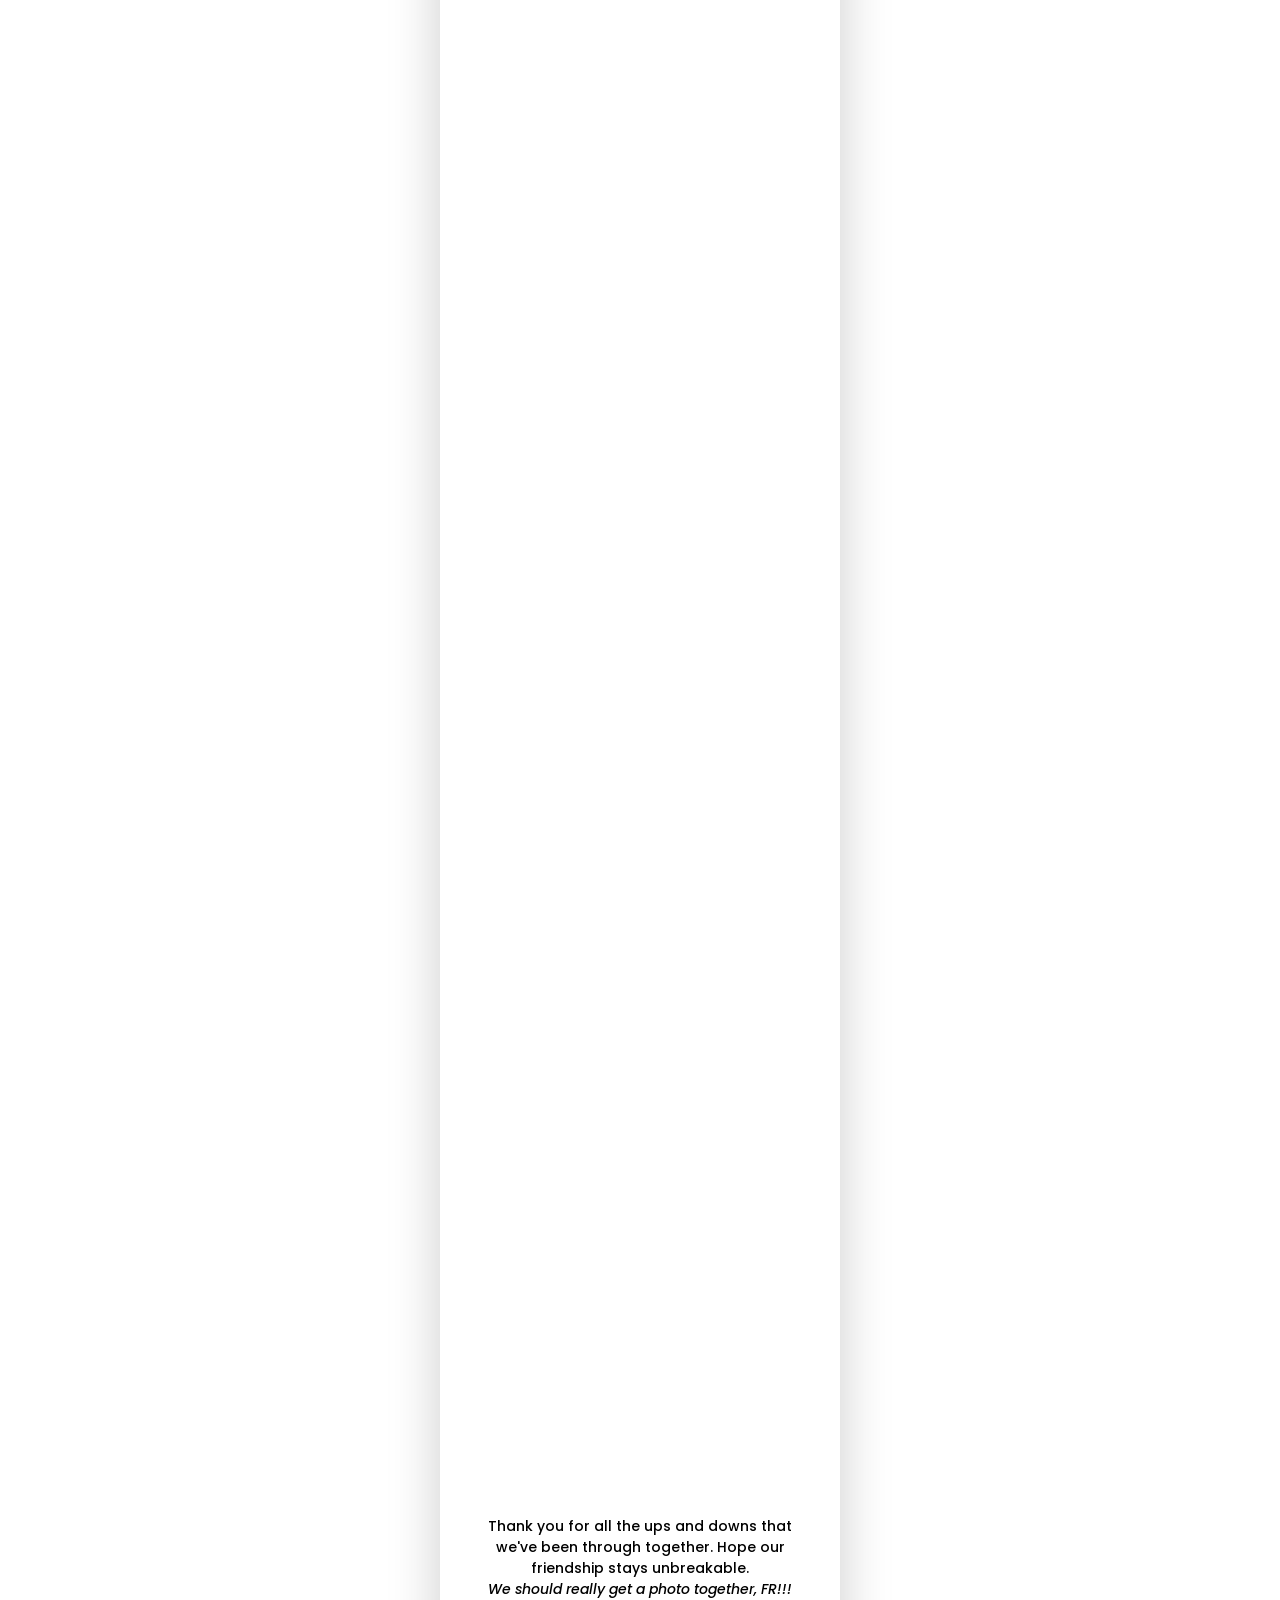
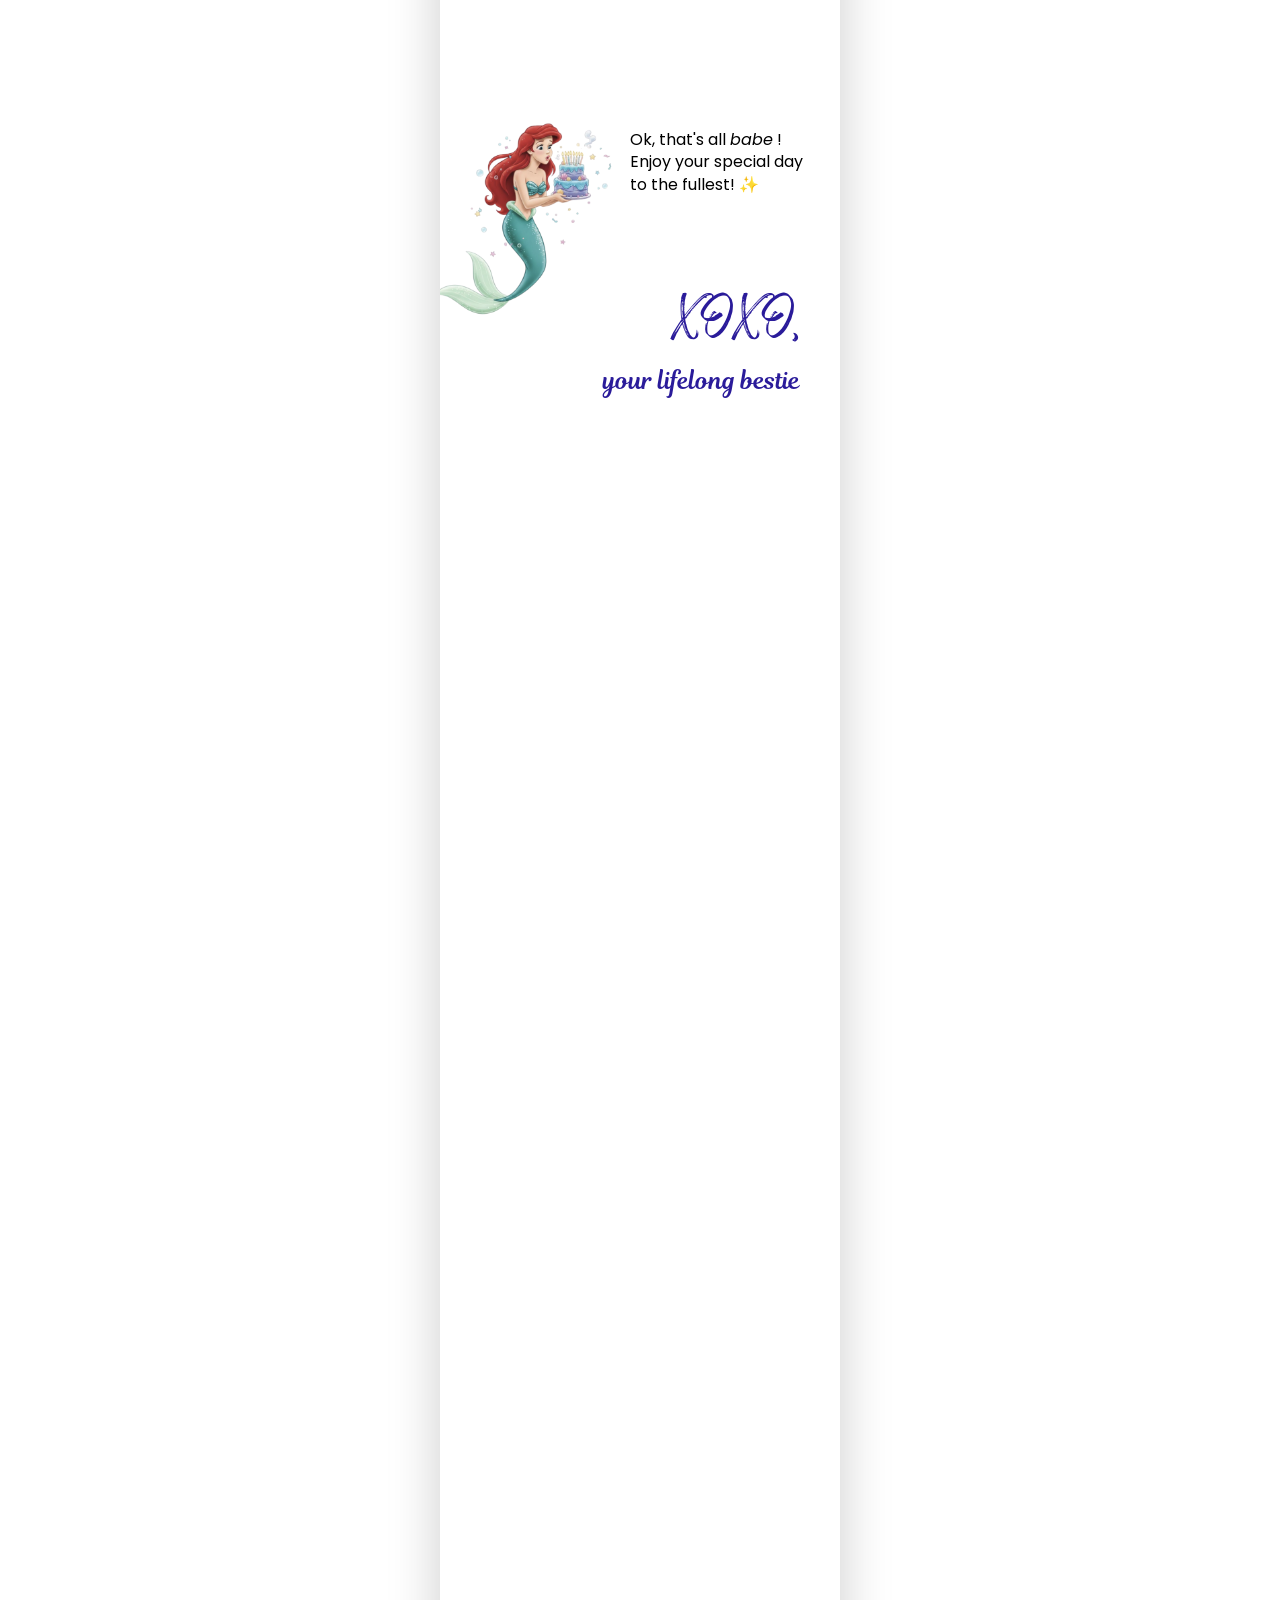
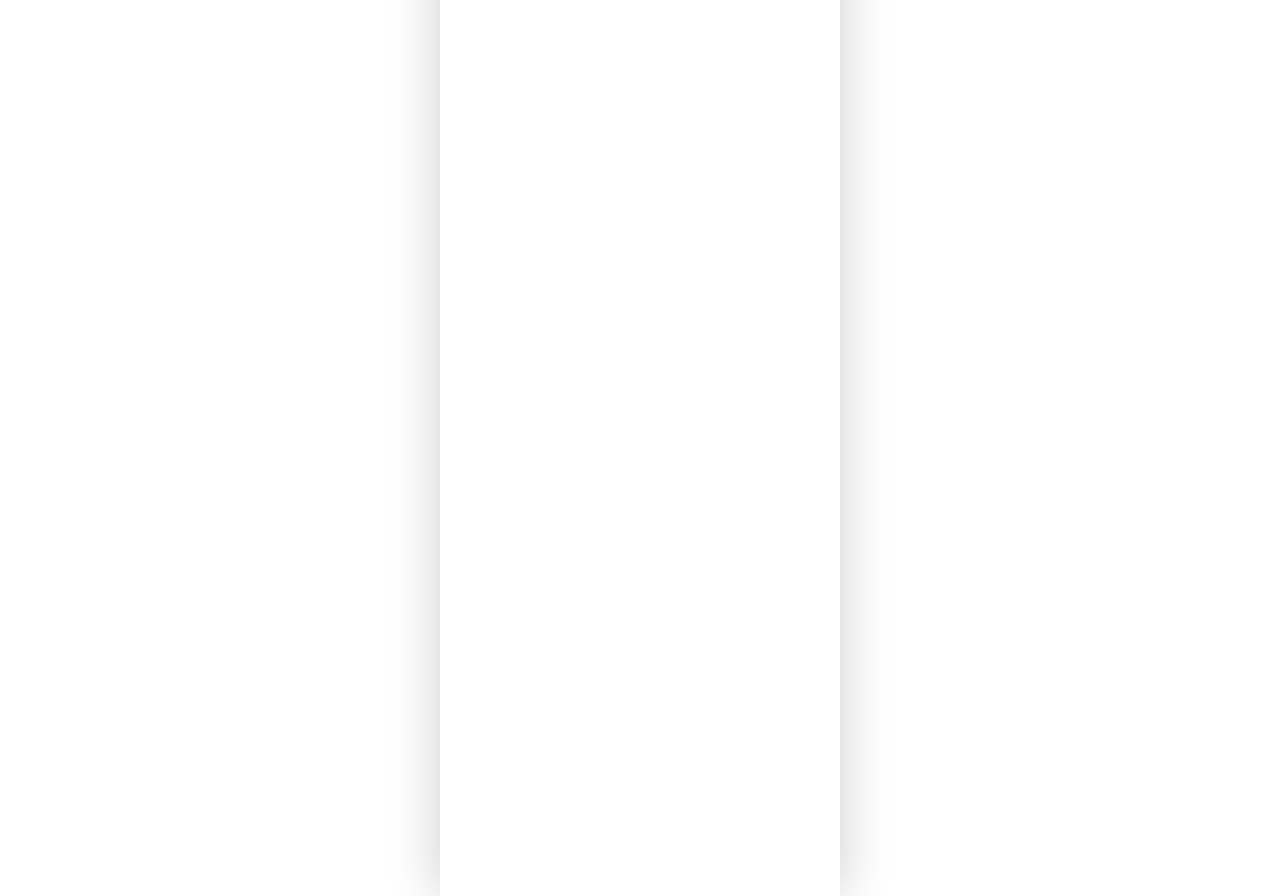
==== commit ad9e4185: "fix happy birthday text" ====
--- a/index.html
+++ b/index.html
@@ -57,8 +57,8 @@
         .name-wrapper { display: inline-block; position: relative; width: 95vw; margin-top: -80px; z-index: 1; }
         
         .hb-text { 
-            position: absolute; top: 25vw; left: 50%; transform: translateX(-50%); 
-            width: 100%; z-index: 100; 
+            position: absolute; top: 5vw; left: 50%; transform: translateX(-50%); 
+            width: 100%; z-index: 9999; 
             font-family: 'Gellatio'; font-size: 36px; color: #2a1b9a; text-align: center;
         }
         
@@ -134,9 +134,9 @@
         
         <!-- SECTION 1 -->
         <div class="section">
+            <div class="hb-text">Happy Birthday</div>
             <div class="header-container">
                 <div class="name-wrapper">
-                    <div class="hb-text">Happy Birthday</div>
                     <img src="images/shell-name.png" style="width:100%; margin-top:-10px;" alt="Shell">
                     <span class="name-text">Angel</span>
                 </div>
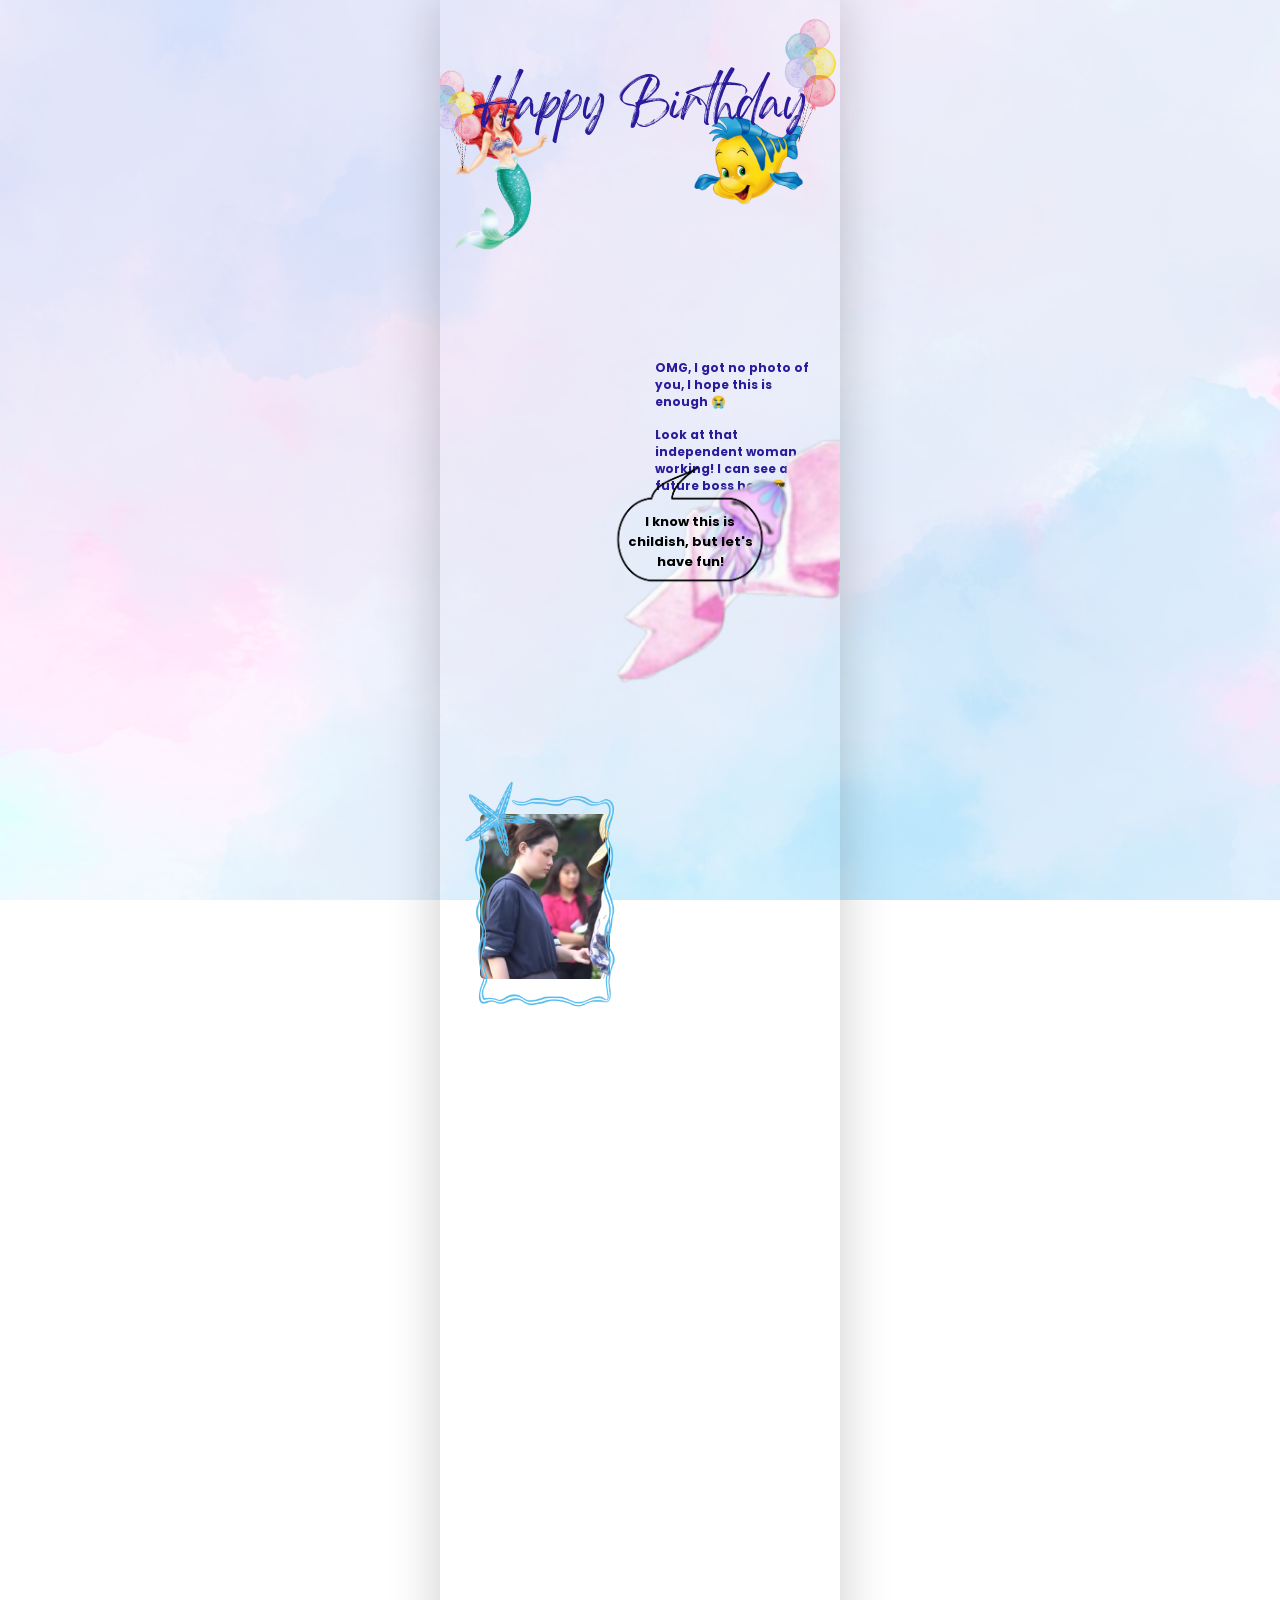
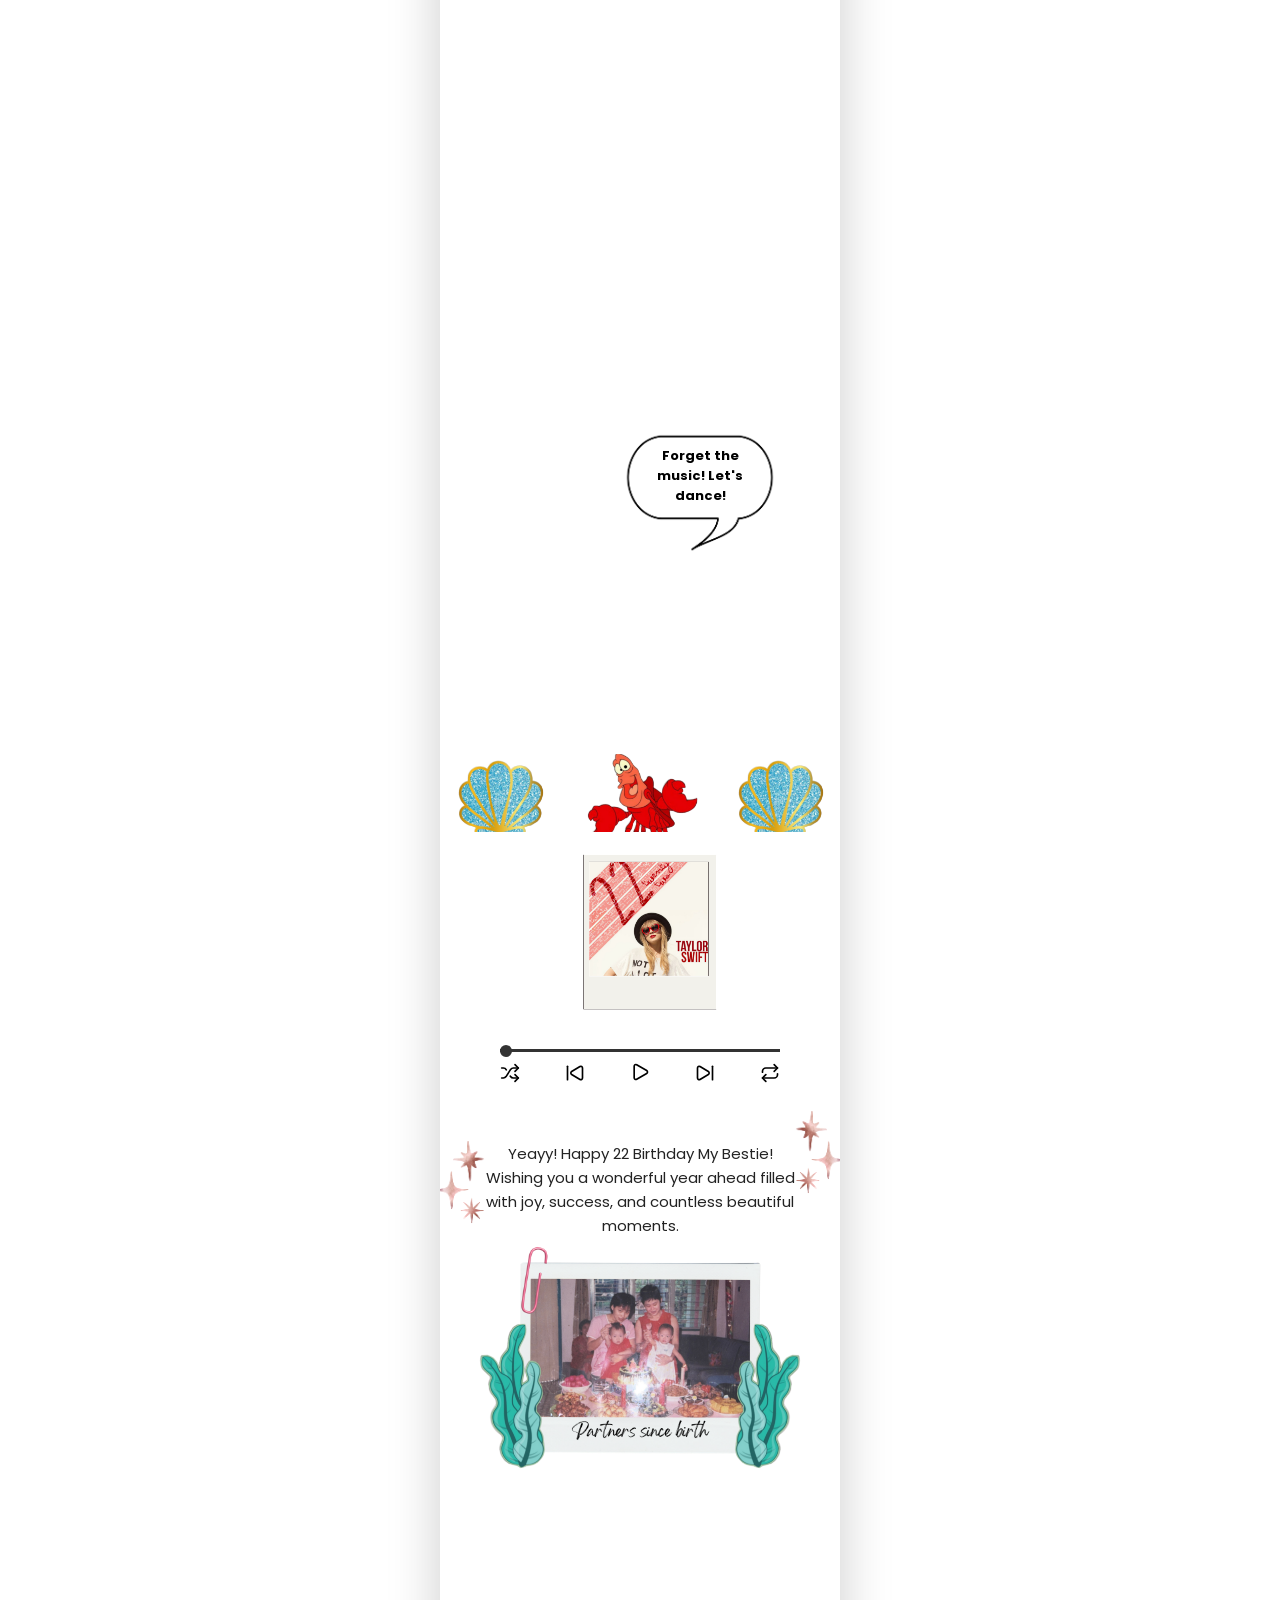
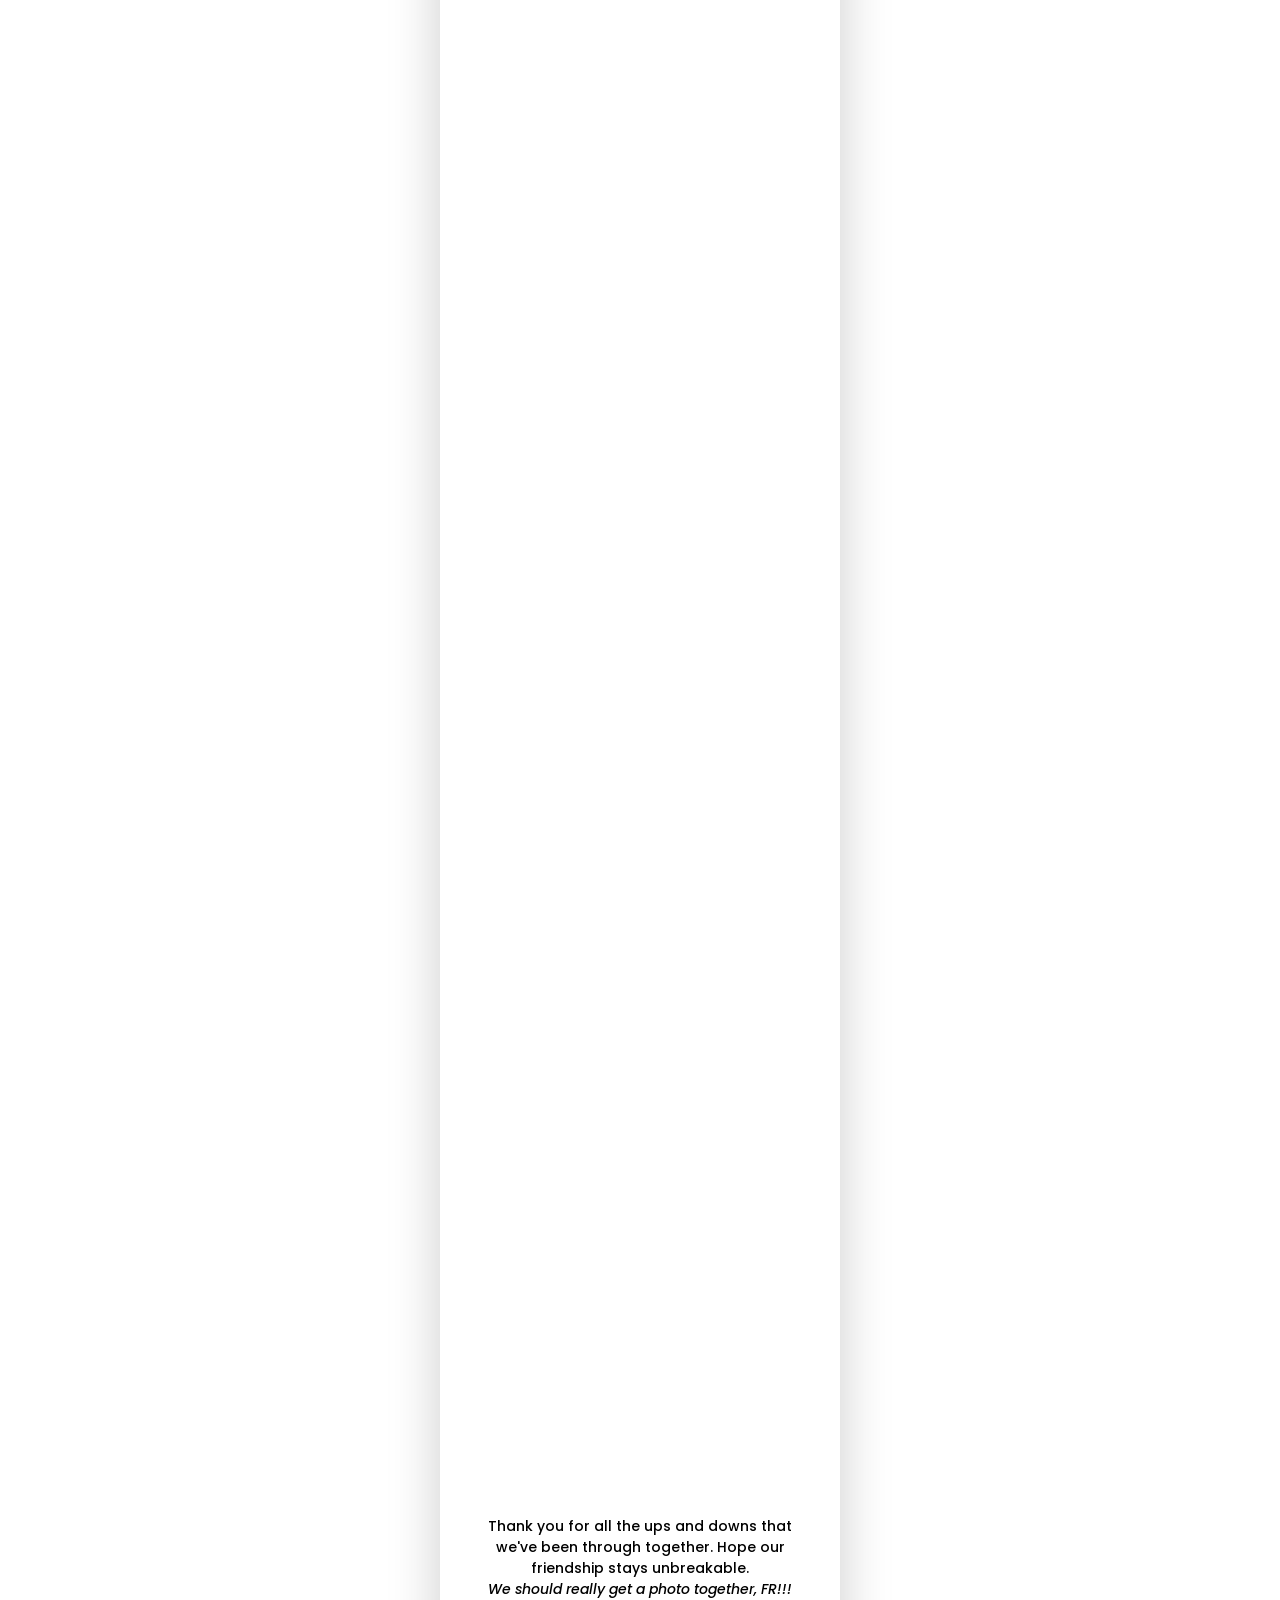
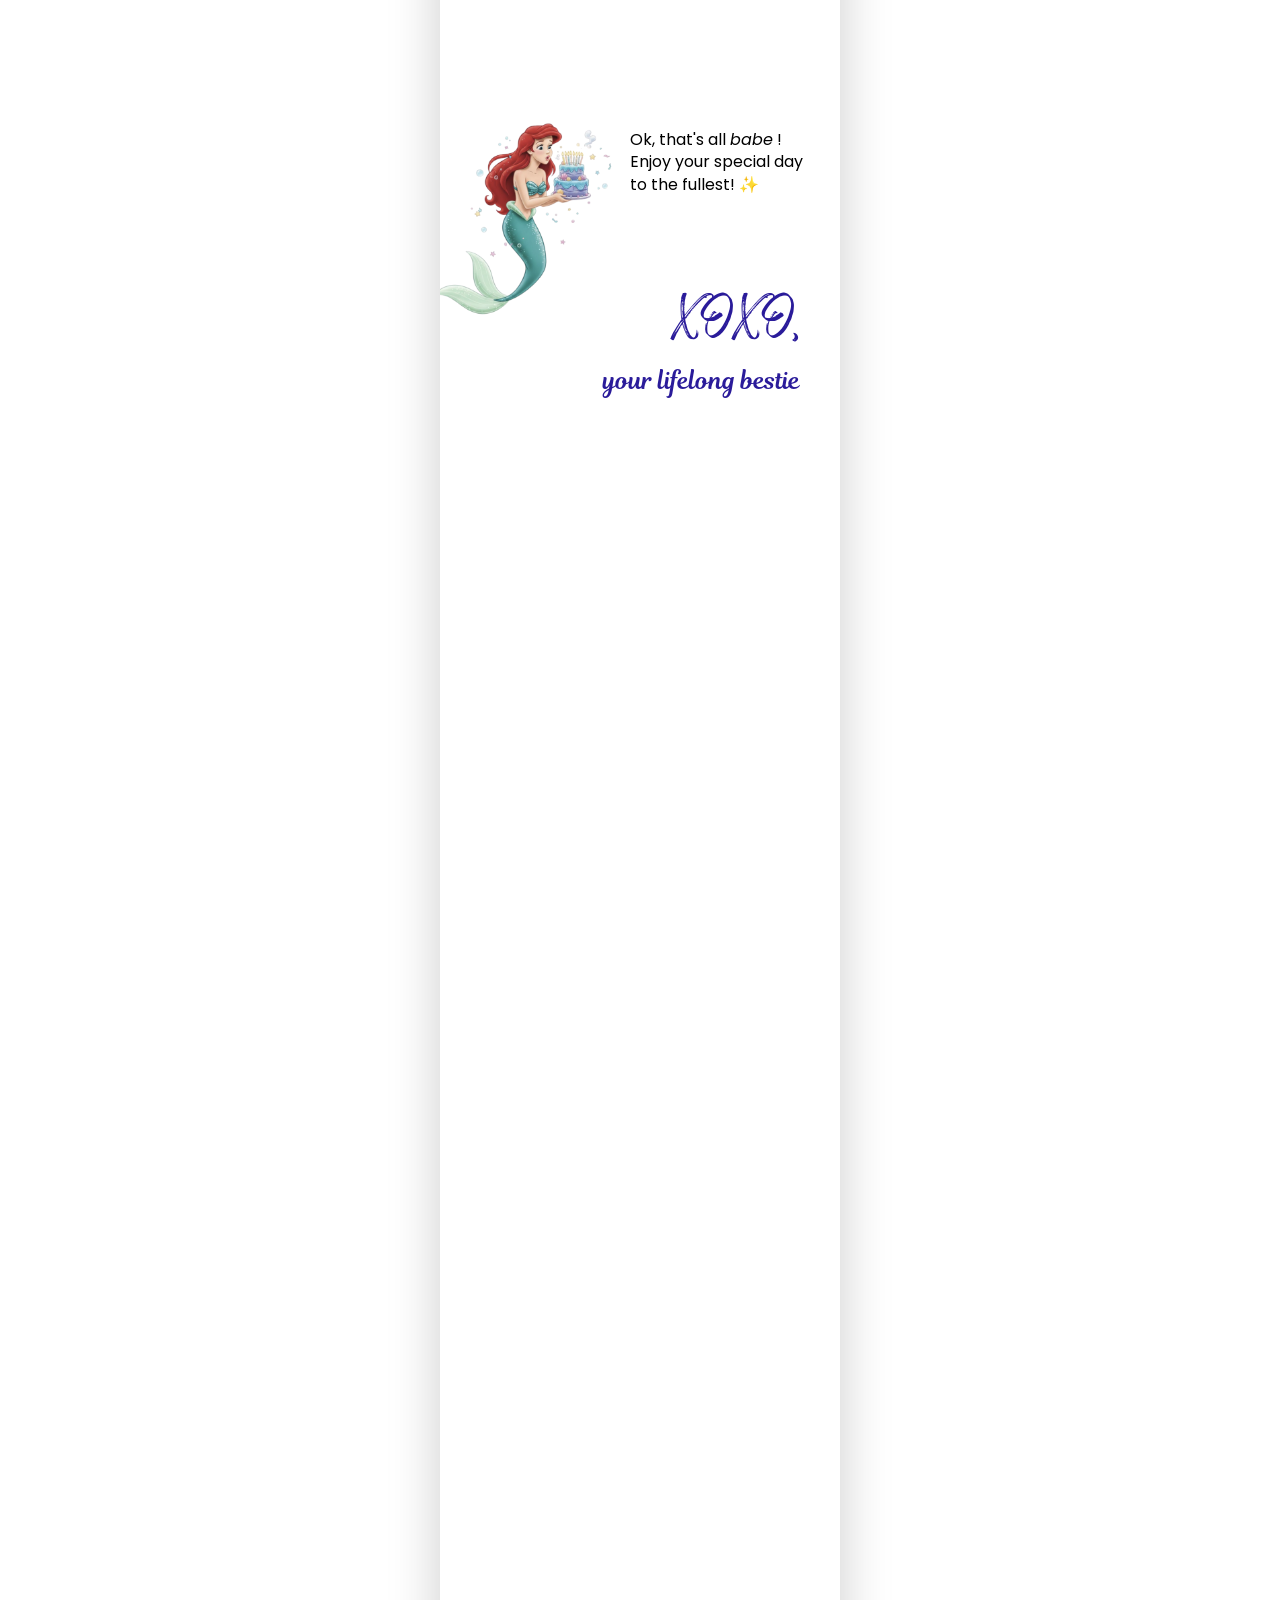
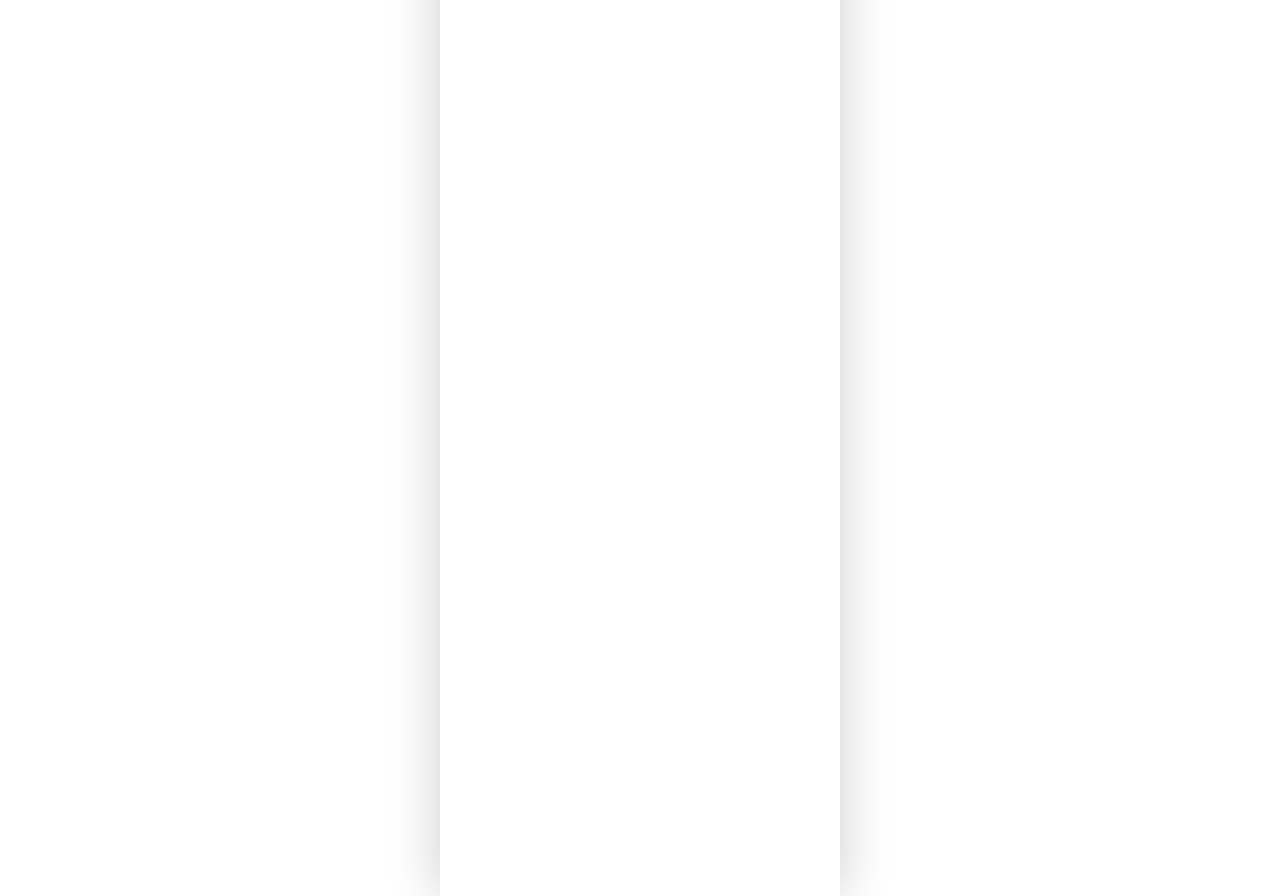
==== commit 16b2156a: "change pict" ====
--- a/index.html
+++ b/index.html
@@ -209,7 +209,7 @@
 
             <div class="photo-dummy-box">
                 <!-- ganti ini untuk photo aibnya -->
-                <img src="images/dummy1.png" style="position:absolute; top:6%; left:6%; width:88%; height:80%; object-fit:cover; z-index:4;" alt="Photo">
+                <img src="images/polaroid.png" style="position:absolute; top:6%; left:6%; width:88%; height:80%; object-fit:cover; z-index:4;" alt="Photo">
                 <img src="images/seaweed.png" class="seaweed-l" alt="Seaweed">
                 <img src="images/seaweed.png" class="seaweed-r" alt="Seaweed">
             </div>
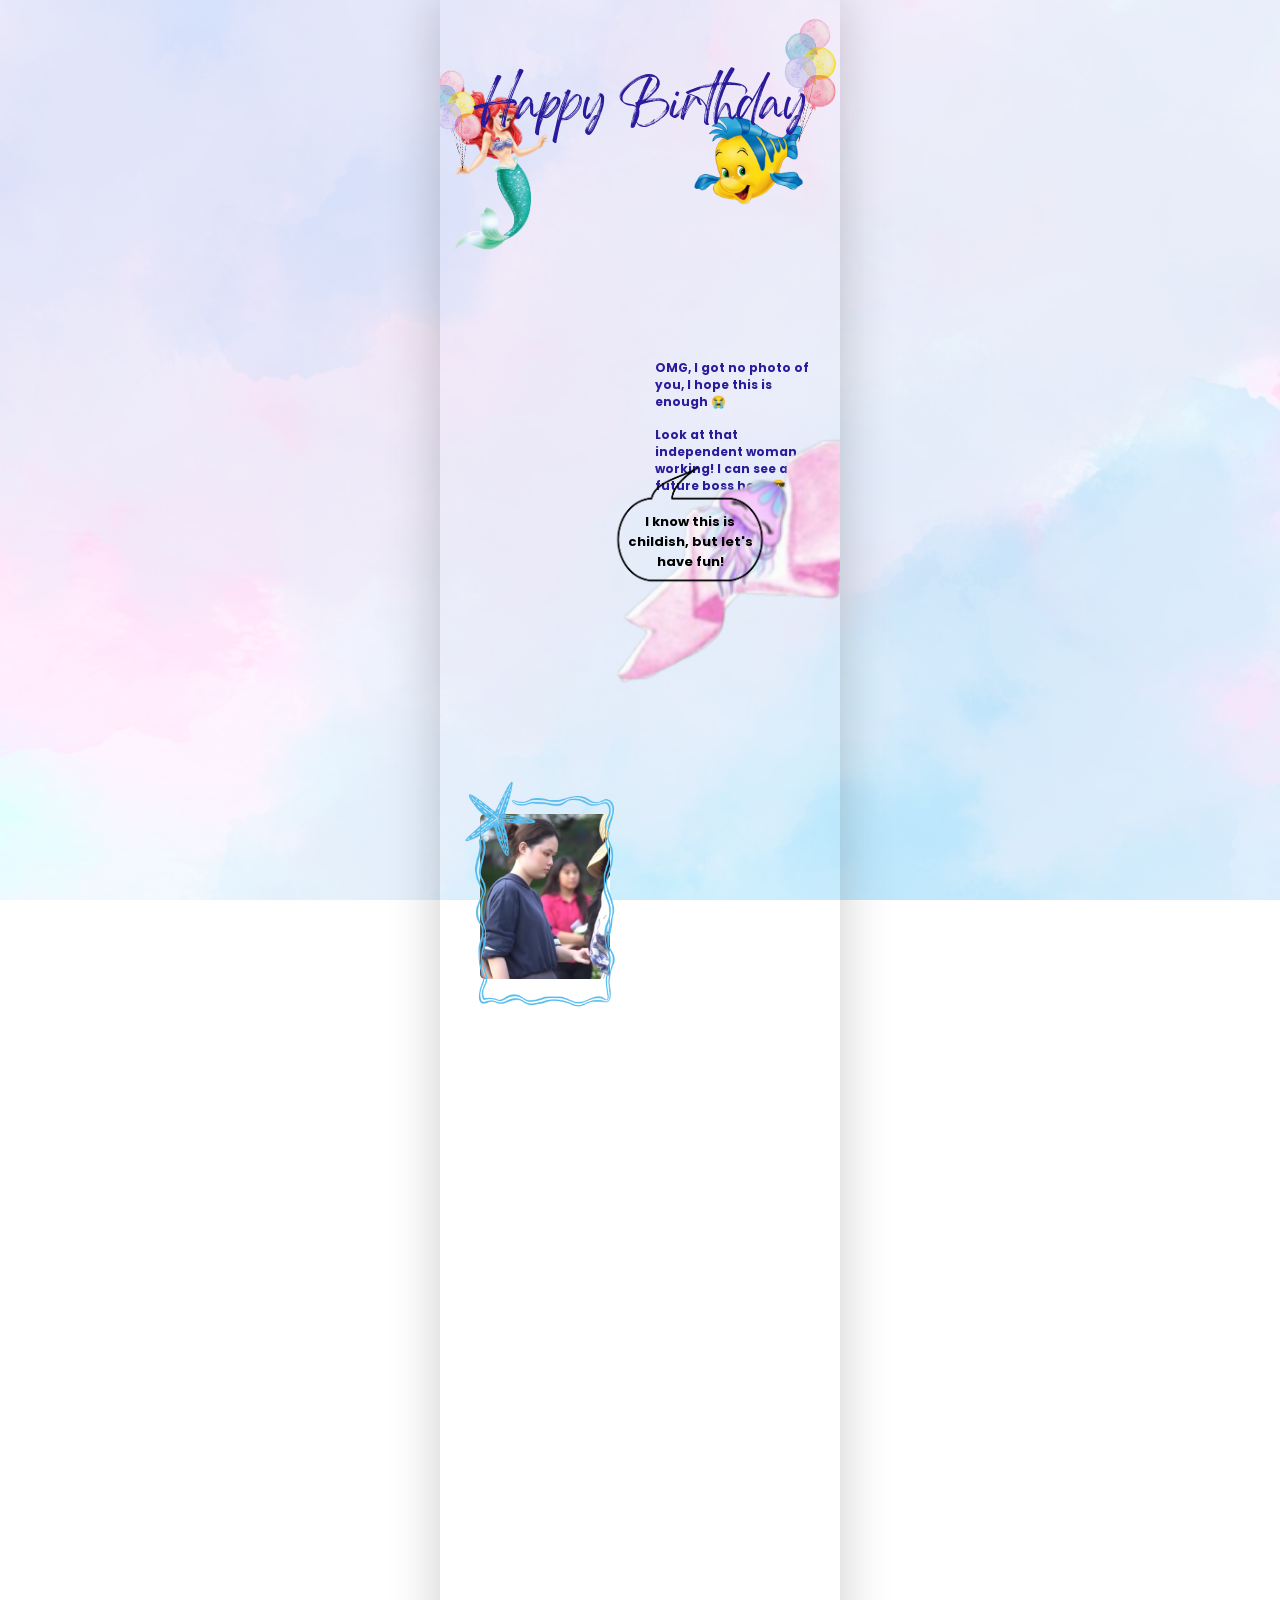
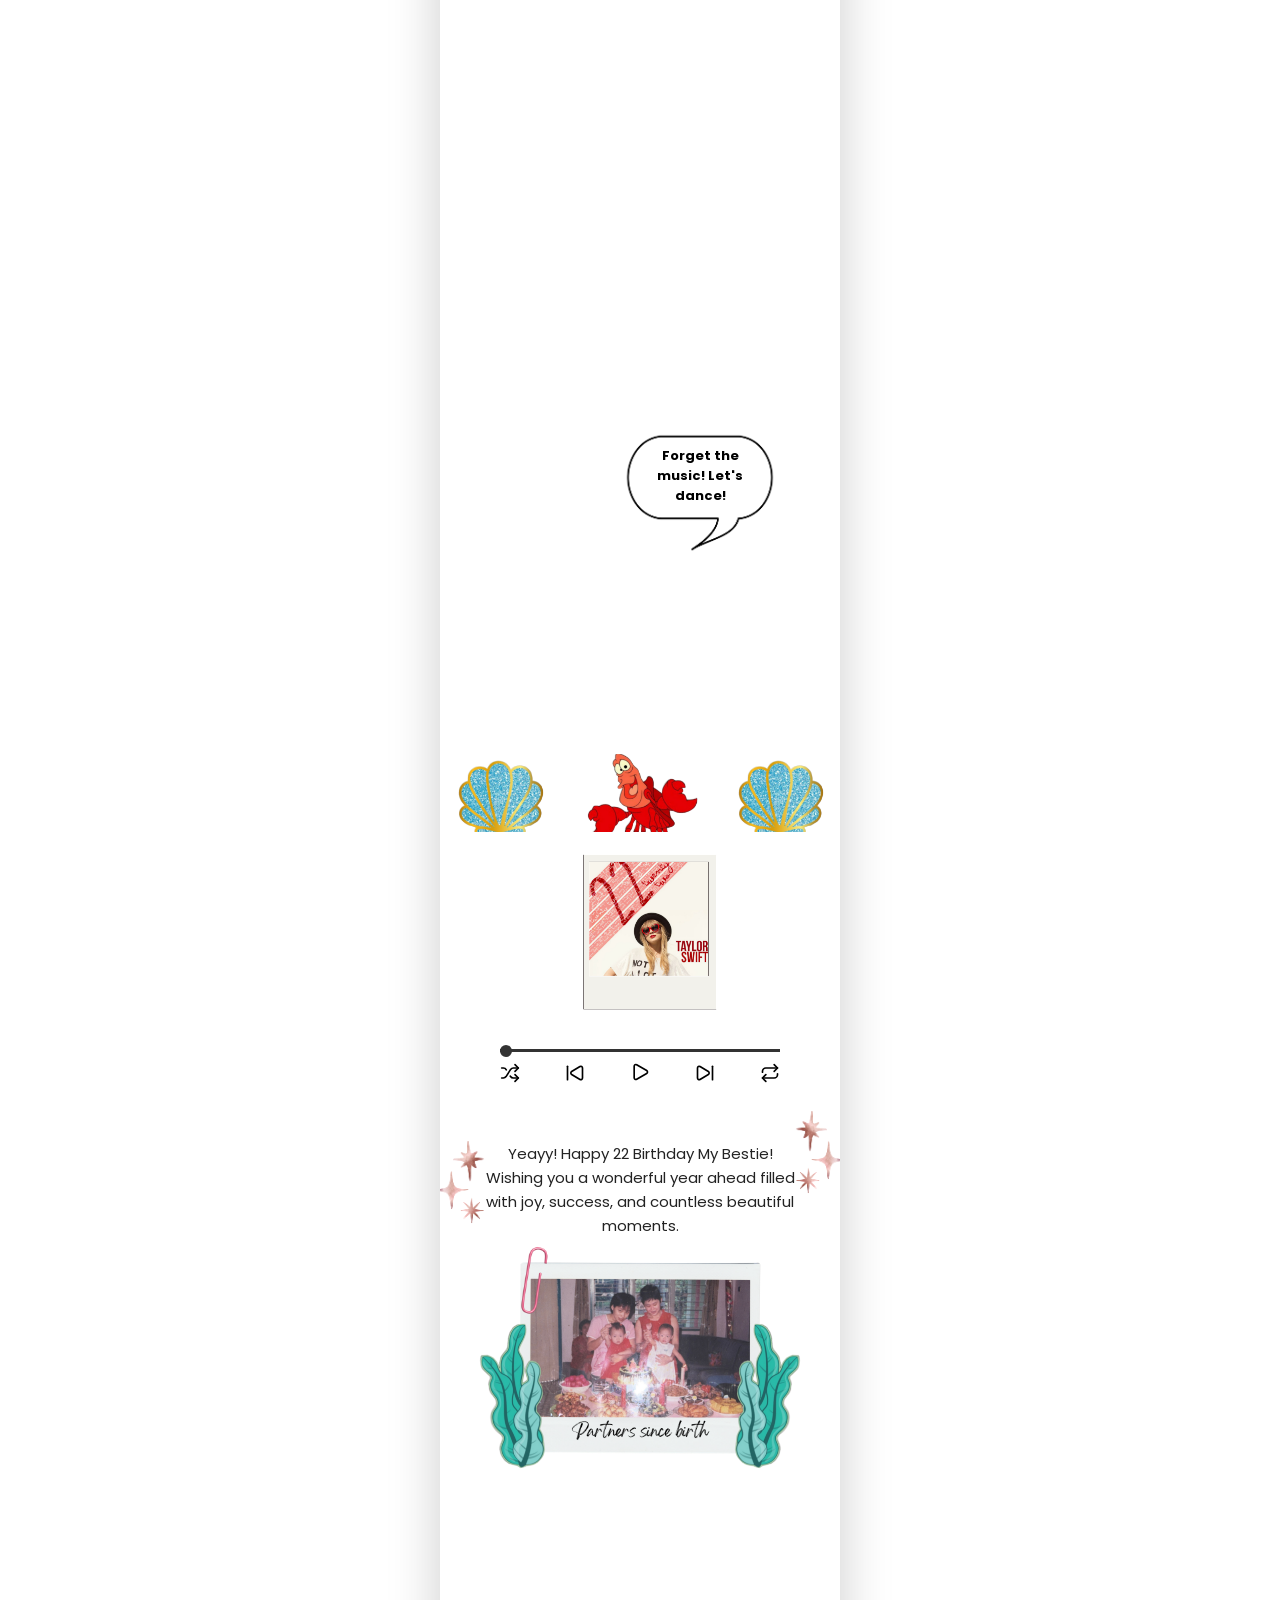
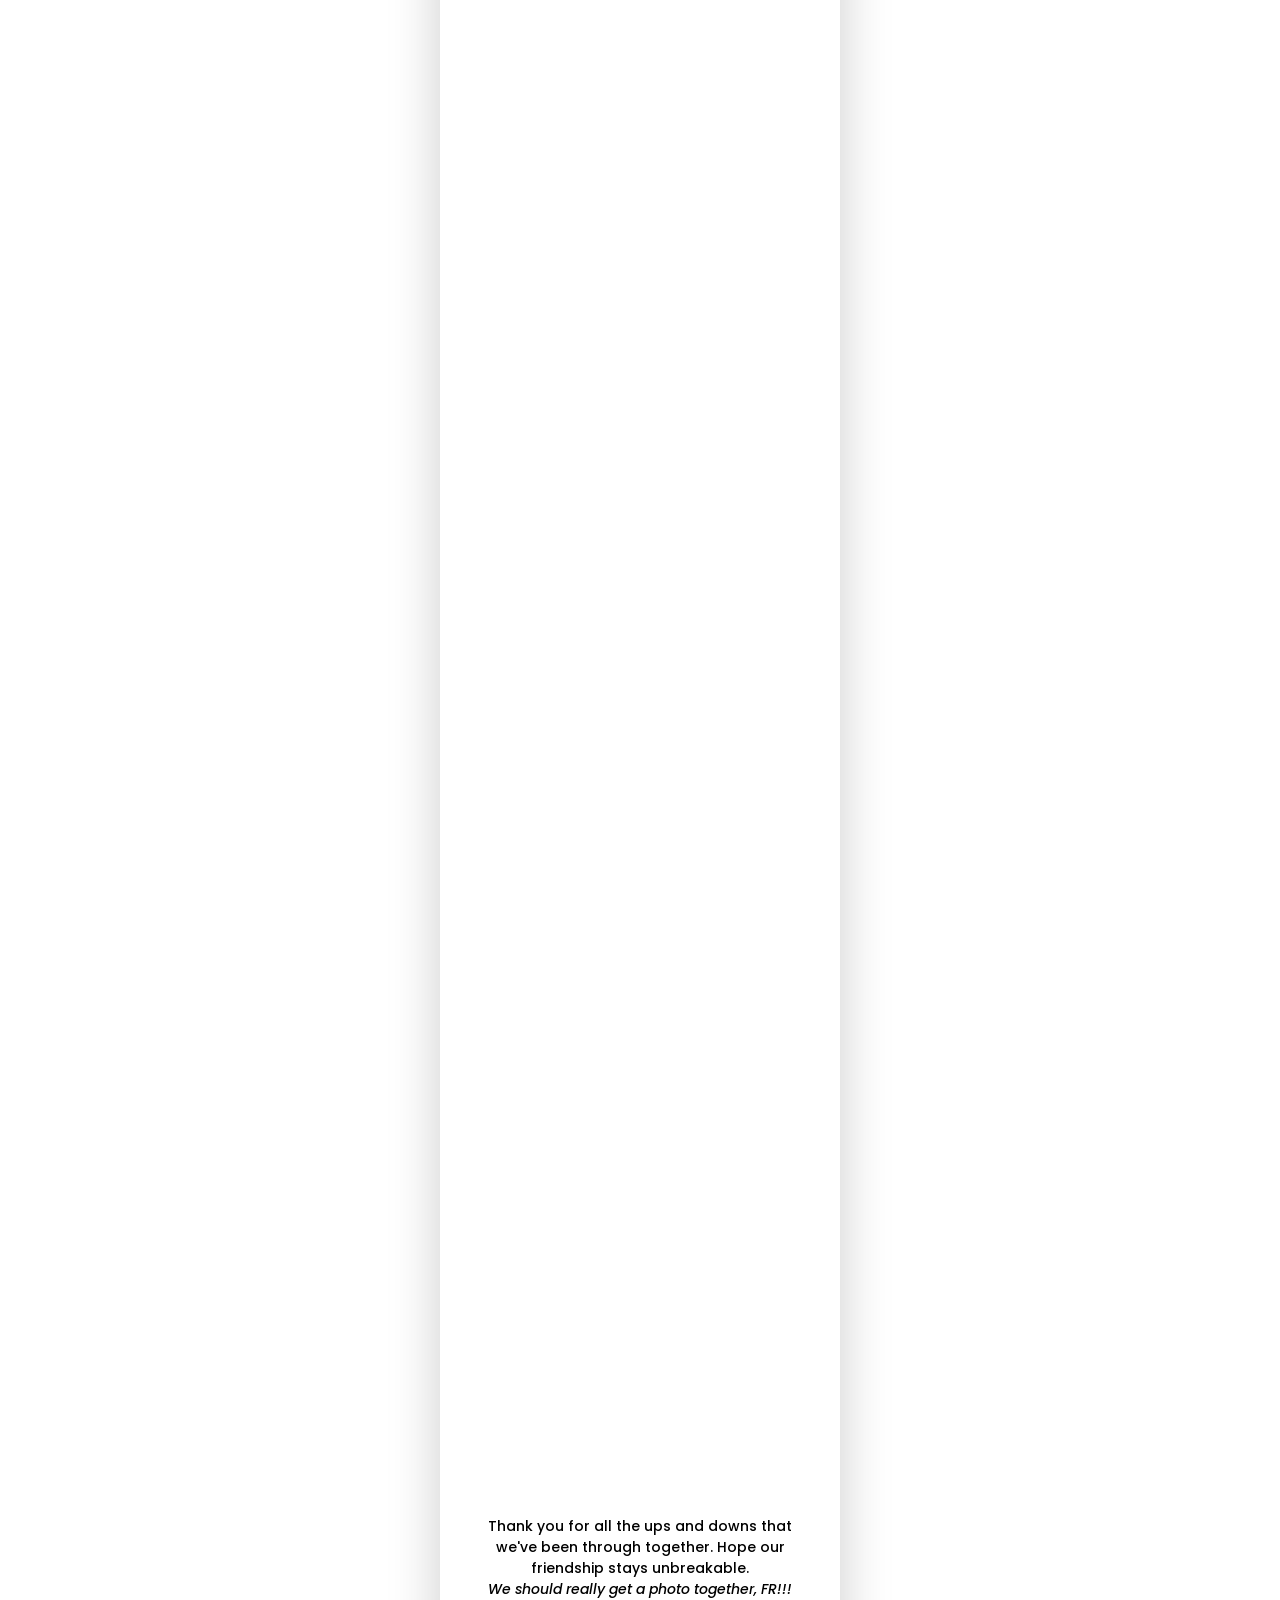
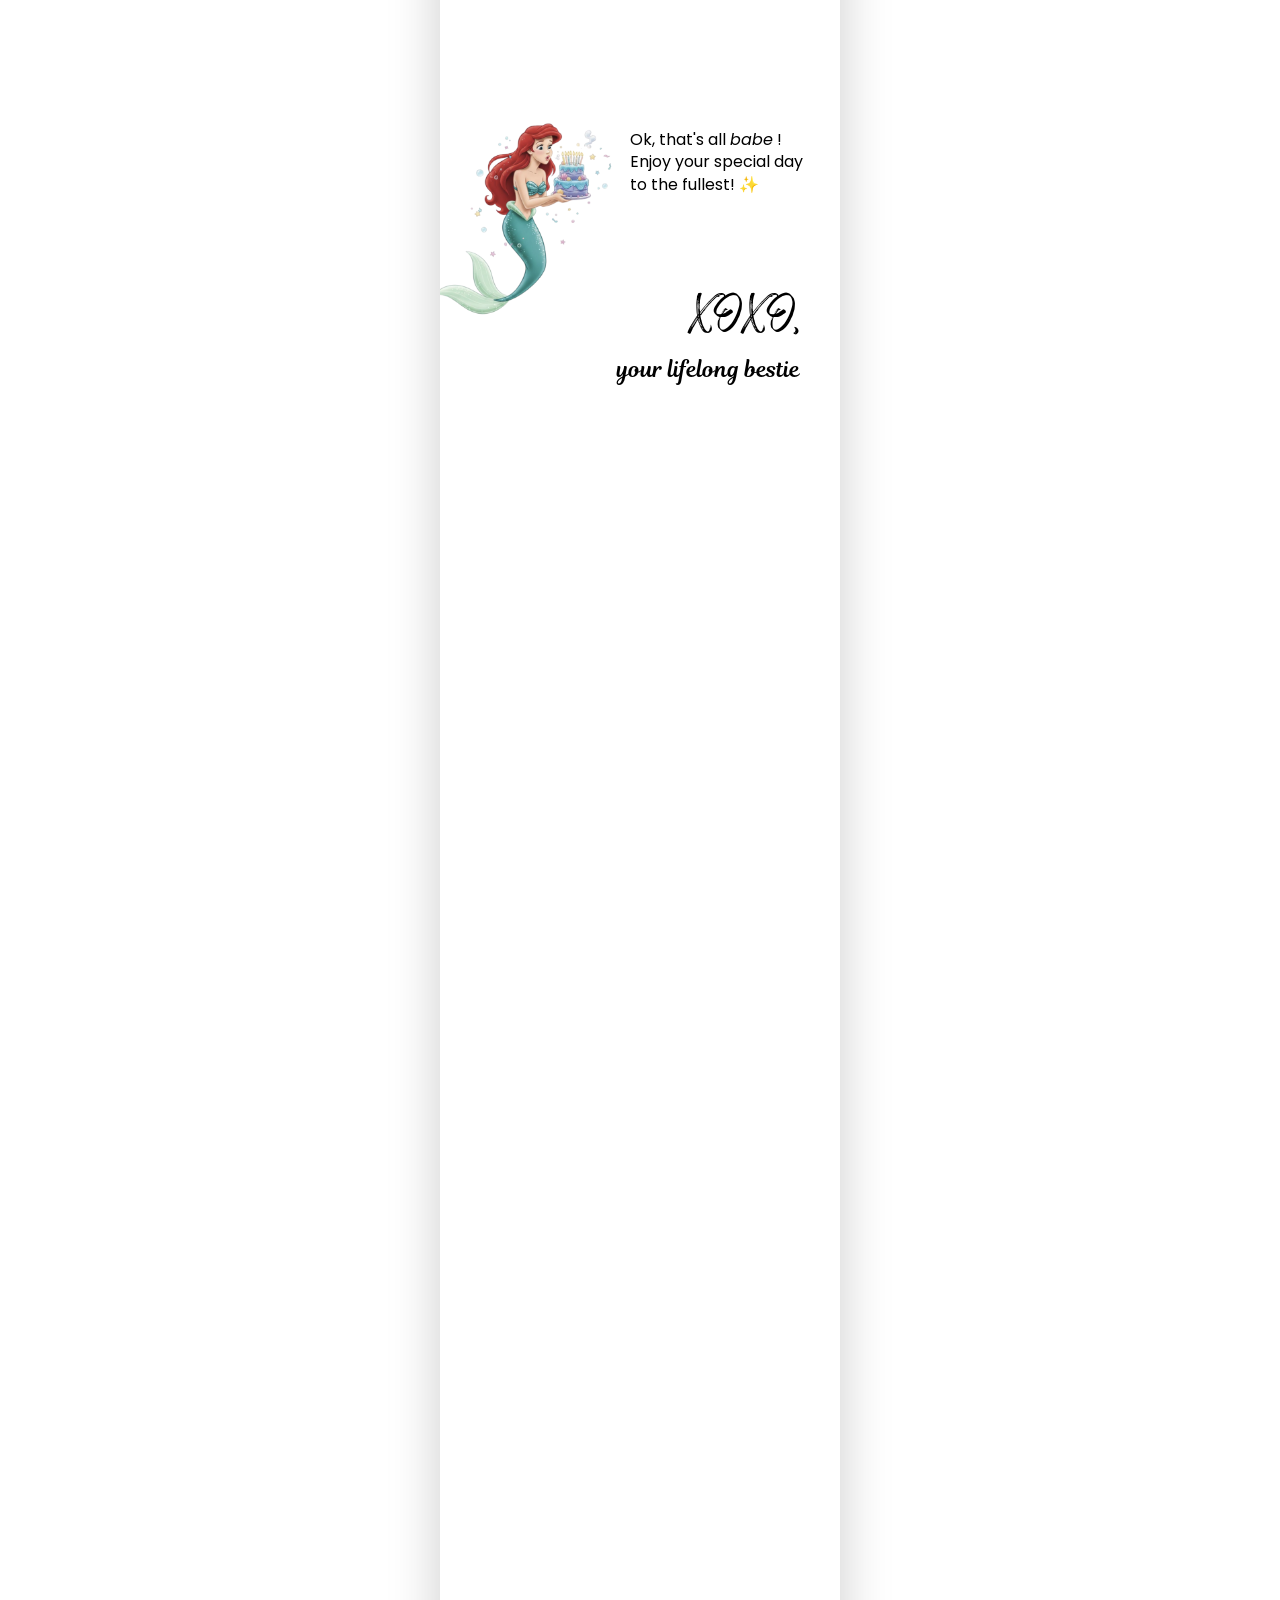
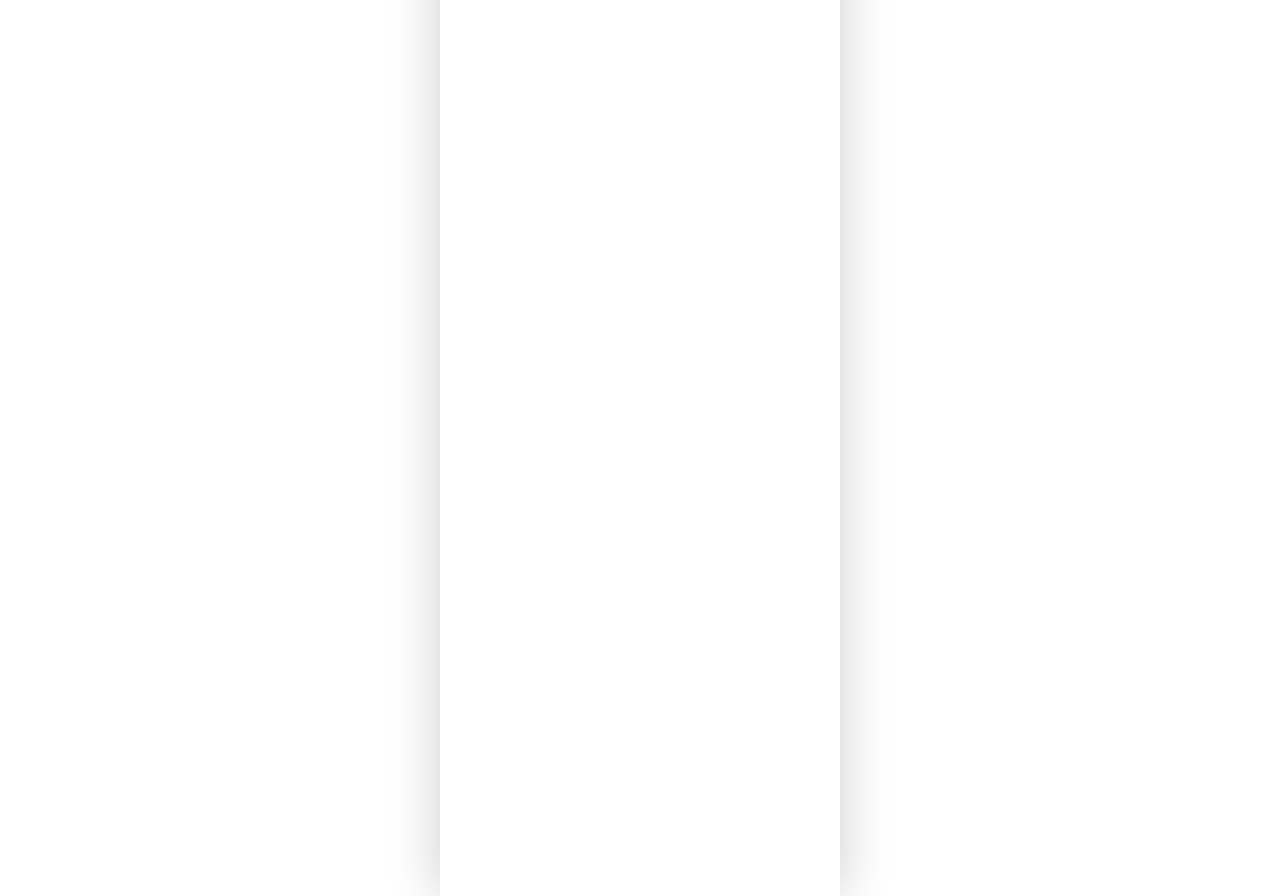
==== commit 273f6071: "change text size" ====
--- a/index.html
+++ b/index.html
@@ -225,8 +225,8 @@
             <img src="images/ariel-3.png" class="ariel-cake-last" alt="Cake">
             <div style="position:absolute; top:65px; right:30px; width:180px; font-size:16px; line-height:1.4;">Ok, that's all <i>babe</i> ! Enjoy your special day to the fullest! ✨</div>
             <div class="sign-wrapper">
-                <div style="font-family:'Gellatio'; font-size:32px; color:#2a1b9a;">XOXO,</div>
-                <div style="font-family:'Magnolia Script'; font-size:24px; color:#2a1b9a;">your lifelong bestie</div>
+                <div style="font-family:'Gellatio'; font-size:28px; color:black;">XOXO,</div>
+                <div style="font-family:'Magnolia Script'; font-size:22px; color:black;">your lifelong bestie</div>
             </div>
         </div>
 
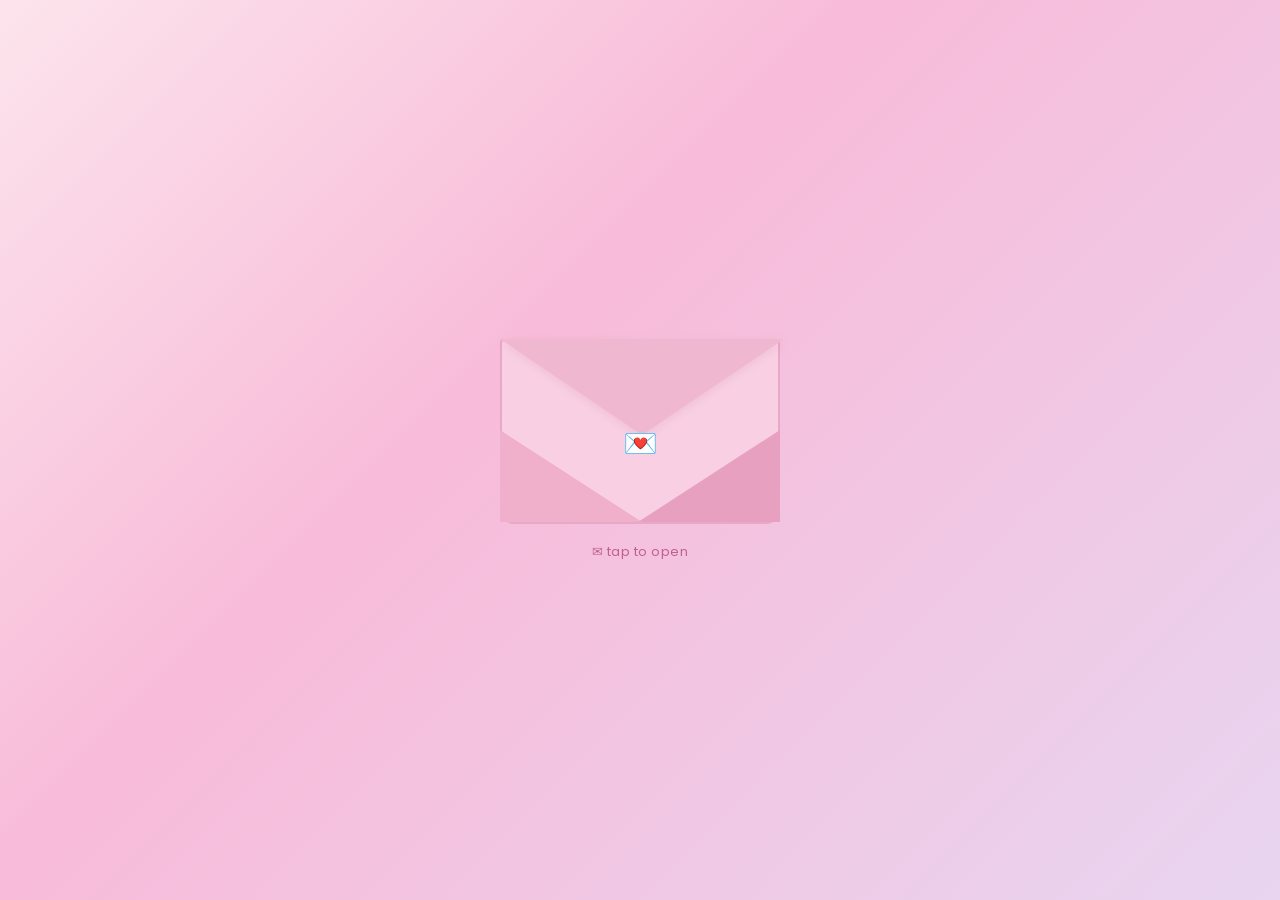
==== commit e1737011: "adding opening Co-authored-by: Copilot <copilot@github.com>" ====
--- a/index.html
+++ b/index.html
@@ -1,256 +1,456 @@
 <!DOCTYPE html>
 <html lang="id">
 <head>
-    <meta charset="UTF-8">
-    <meta name="viewport" content="width=device-width, initial-scale=1.0">
-    <title>Birthday Card for Angel - Final Version</title>
-    <style>
-        /* --- 1. FONT SETUP --- */
-        @import url('https://fonts.googleapis.com/css2?family=Poppins:wght@400;600&display=swap');
-
-        @font-face {
-            font-family: 'Magnolia Script';
-            src: url('fonts/magnolia-script.regular.otf') format('opentype');
-            font-weight: normal; font-style: normal; font-display: swap;
-        }
-
-        @font-face {
-            font-family: 'Gellatio';
-            src: url('fonts/Gellatio.ttf') format('truetype');
-            font-weight: normal; font-style: normal; font-display: swap;
-        }
-
-        /* --- 2. GLOBAL LAYOUT --- */
-        body {
-            margin: 0; padding: 0;
-            background-image: url('images/background.png');
-            background-size: cover; background-position: center;
-            background-attachment: fixed;
-            display: flex; justify-content: center;
-            min-height: 100vh;
-            font-family: 'Poppins', sans-serif;
-            overflow-x: hidden;
-        }
-
-        .long-card-wrapper {
-            width: 100vw;
-            position: relative;
-            display: flex;
-            flex-direction: column;
-            align-items: center;
-        }
-
-        /* KUNCI SETIAP HALAMAN DI SINI */
-        .section {
-            width: 100%;
-            height: 180vw;
-            position: relative;
-            overflow: hidden;
-            display: flex;
-            flex-direction: column;
-            justify-content: space-between;
-            padding-bottom: 10vw;
-        }
-
-        /* --- 3. SECTION 1: MERMAID THEME --- */
-        .header-container { position: absolute; top: 0; left: 0; width: 100%; text-align: center; z-index: 10; }
-        .name-wrapper { display: inline-block; position: relative; width: 95vw; margin-top: -80px; z-index: 1; }
-        
-        .hb-text { 
-            position: absolute; top: 5vw; left: 50%; transform: translateX(-50%); 
-            width: 100%; z-index: 9999; 
-            font-family: 'Gellatio'; font-size: 36px; color: #2a1b9a; text-align: center;
-        }
-        
-        .name-text { 
-            font-family: 'Magnolia Script', cursive; position: absolute; 
-            top: 48%; left: 50%; transform: translate(-50%, -50%); 
-            z-index: 100; font-size: 42px; color: #2a1b9a; white-space: nowrap; 
-            background: linear-gradient(to right, #004AAD, #CB6CE6);
-            background-clip: text;
-            color: transparent;
-            filter: drop-shadow(2px 2px 2px rgba(0,0,0,0.1));
-        }
-
-        .message-text {
-            font-family: 'Poppins', sans-serif;
-            font-size: 14px;
-            font-weight: 400;
-            position: absolute;
-            width: 85%;
-            left: 50%;
-            transform: translateX(-50%);
-            text-align: center;
-            font-size: 15px;
-            line-height: 1.6;
-            color: #222;
-            z-index: 10;
-        }
-        
-        .mermaid-ariel { position: absolute; top: 30px; left: -80px; width: 280px; z-index: 50; }
-        .fish-flounder { position: absolute; top: 50px; right: -20px; width: 220px; z-index: 50; } /* DI DEPAN PITA */
-
-        /* Chat Bubbles */
-        .chat-1 { position: absolute; top: 30vw; left: 110px; width: 280px; z-index: 50; }
-        .chat-2 { position: absolute; bottom: 15vw; right: 0px; width: 280px; z-index: 50; }
-        .bubble-inner { position: absolute; top: 55%; left: 50%; transform: translate(-50%, -50%); width: 45%; text-align: center; font-size: 13px; font-weight: bold; }
-        .top-msg { top: 310px; }
-        .bottom-msg { bottom: 60px; font-weight: 500; }
-
-        /* Foto Frame Section 1 */
-        .photo-s1-box { position: absolute; top: 55vw; left: 50%; transform: translateX(-50%); width: 100%; height: 300px; }
-        .side-text-s1 { position: absolute; top: 360px; right: 25px; width: 160px; font-size: 12px; color: #2a1b9a; font-weight: bold; line-height: 1.4; text-align: left; }
-
-        /* Lobster & Shells di Dasar Section 1 */
-        .lobster-footer { position: absolute; bottom: -10vw; left: 50%; transform: translateX(-50%); width: 320px; z-index: 15; }
-        .shell-footer { position: absolute; bottom: -10vw; width: 320px; z-index: 14; }
-
-        /* --- 4. SECTION 2: MUSIC & TAYLOR --- */
-        .player-wrapper { position: absolute; top: 50px; left: 50%; transform: translateX(-50%); width: 280px; text-align: center; }
-        .taylor-img { width: 300px; margin-top: -100px;}
-        
-        /* Seaweed & Dummy Section 2 */
-        .photo-dummy-box { position: absolute; top: 380px; left: 50%; transform: translateX(-50%); width: 450px; height: 300px; }
-        .seaweed-l { position: absolute; bottom: -30px; left: -50px; width: 300px; z-index: 6; }
-        .seaweed-r { position: absolute; bottom: -30px; right: -50px; width: 300px; z-index: 6; transform: scaleX(-1); }
-
-        /* Stars Section 2 */
-        .star-l { position: absolute; top: 220px; left: -110px; width: 260px; transform: scaleX(-1); }
-        .star-r { position: absolute; top: 190px; right: -110px; width: 260px; }
-
-        /* --- 5. SECTION 3: THE END --- */
-        .ariel-cake-last { position: absolute; top: -50px; left: -120px; width: 400px; }
-        .sign-wrapper { position: absolute; top: 220px; right: 40px; text-align: right; }
-
-        /* Laptop Responsive */
-        @media (min-width: 450px) {
-            .long-card-wrapper { width: 400px; box-shadow: 0 0 50px rgba(0,0,0,0.2); }
-        }
-    </style>
+  <meta charset="UTF-8">
+  <meta name="viewport" content="width=device-width, initial-scale=1.0">
+  <title>For Angel 💌</title>
+  <link href="https://fonts.googleapis.com/css2?family=Playfair+Display:ital,wght@0,400;0,600;1,400&family=Poppins:wght@300;400;500&display=swap" rel="stylesheet">
+  <style>
+    * { box-sizing: border-box; margin: 0; padding: 0; }
+
+    body {
+      min-height: 100vh;
+      display: flex;
+      align-items: center;
+      justify-content: center;
+      background-image: url('images/background.png');
+      background-size: cover;
+      background-position: center;
+      font-family: 'Poppins', sans-serif;
+      overflow: hidden;
+    }
+
+    /* fallback background jika gambar belum ada */
+    body::before {
+      content: '';
+      position: fixed;
+      inset: 0;
+      background: linear-gradient(135deg, #fce4ec 0%, #f8bbd9 40%, #e8d5f0 100%);
+      z-index: -1;
+    }
+
+    /* ===================== CONFETTI ===================== */
+    #confetti-canvas {
+      position: fixed;
+      top: 0; left: 0;
+      width: 100%; height: 100%;
+      pointer-events: none;
+      z-index: 999;
+    }
+
+    /* ===================== SCENE ===================== */
+    #scene {
+      position: relative;
+      display: flex;
+      align-items: center;
+      justify-content: center;
+      width: 100vw;
+      height: 100vh;
+    }
+
+    /* ===================== ENVELOPE ===================== */
+    #envelope-wrap {
+      position: relative;
+      display: flex;
+      flex-direction: column;
+      align-items: center;
+      cursor: pointer;
+      transition: transform 0.3s ease, opacity 0.4s ease;
+      animation: floatAnim 3s ease-in-out infinite;
+      -webkit-tap-highlight-color: transparent;
+    }
+
+    @keyframes floatAnim {
+      0%, 100% { transform: translateY(0px); }
+      50%       { transform: translateY(-10px); }
+    }
+
+    #envelope-wrap.clicked {
+      animation: none;
+    }
+
+    #envelope-wrap.fade-out {
+      opacity: 0;
+      transform: scale(0.85);
+      pointer-events: none;
+    }
+
+    /* Envelope body */
+    .env-body {
+      position: relative;
+      width: 280px;
+      height: 185px;
+      background: #f9d0e3;
+      border-radius: 4px 4px 14px 14px;
+      border: 2px solid #e8a8c8;
+      overflow: visible;
+    }
+
+    /* Flap atas */
+    .env-flap {
+      position: absolute;
+      top: -2px; left: -2px;
+      width: 0; height: 0;
+      border-left: 142px solid transparent;
+      border-right: 142px solid transparent;
+      border-top: 96px solid #f0b8d0;
+      transform-origin: top center;
+      transition: transform 0.8s cubic-bezier(0.4, 0, 0.2, 1);
+      z-index: 10;
+      filter: drop-shadow(0 3px 5px rgba(180,80,120,0.12));
+    }
+
+    .env-flap.open {
+      transform: rotateX(180deg);
+    }
+
+    /* Segitiga kiri & kanan bawah */
+    .env-left {
+      position: absolute;
+      bottom: 0; left: -2px;
+      width: 0; height: 0;
+      border-bottom: 92px solid #f0b0cc;
+      border-right: 142px solid transparent;
+    }
+    .env-right {
+      position: absolute;
+      bottom: 0; right: -2px;
+      width: 0; height: 0;
+      border-bottom: 92px solid #e8a0c0;
+      border-left: 142px solid transparent;
+    }
+
+    /* Seal hati di tengah flap */
+    .env-seal {
+      position: absolute;
+      top: 50%; left: 50%;
+      transform: translate(-50%, -20%);
+      font-size: 28px;
+      z-index: 11;
+      transition: opacity 0.3s ease;
+      user-select: none;
+    }
+
+    /* Kartu kecil di dalam amplop */
+    #mini-card {
+      position: absolute;
+      left: 50%;
+      top: 14px;
+      transform: translateX(-50%);
+      width: 220px;
+      height: 130px;
+      background: white;
+      border-radius: 8px;
+      border: 1.5px solid #f0b8d0;
+      z-index: 1000;
+      display: flex;
+      flex-direction: column;
+      align-items: center;
+      justify-content: center;
+      gap: 4px;
+      opacity: 0;
+      transition: top 0.8s cubic-bezier(0.34, 1.3, 0.64, 1), opacity 0.4s ease;
+    }
+
+    #mini-card.peek {
+      top: -75px;
+      opacity: 1;
+    }
+
+    #mini-card .mc-star { font-size: 18px; }
+    #mini-card .mc-text {
+      font-family: 'Playfair Display', serif;
+      font-style: italic;
+      text-align: center;
+      font-size: 15px;
+      color: #c0588a;
+    }
+
+    /* Hint "tap to open" */
+    #hint {
+      margin-top: 18px;
+      font-size: 13px;
+      color: #c06090;
+      letter-spacing: 0.5px;
+      transition: opacity 0.4s ease;
+      animation: hintPulse 2s ease-in-out infinite;
+    }
+
+    @keyframes hintPulse {
+      0%, 100% { opacity: 0.5; }
+      50%       { opacity: 1; }
+    }
+
+    /* ===================== FULL CARD ===================== */
+    #full-card {
+      position: absolute;
+      inset: 0;
+      display: flex;
+      flex-direction: column;
+      align-items: center;
+      justify-content: center;
+      gap: 16px;
+      opacity: 0;
+      transform: scale(0.25);
+      transition: opacity 0.55s ease, transform 0.55s cubic-bezier(0.34, 1.4, 0.64, 1);
+      pointer-events: none;
+      z-index: 100;
+    }
+
+    #full-card.show {
+      opacity: 1;
+      transform: scale(1);
+      pointer-events: all;
+    }
+
+    #full-card .fc-emoji { font-size: 42px; animation: bounceIn 0.6s 0.3s both; }
+
+    @keyframes bounceIn {
+      0%   { transform: scale(0) rotate(-20deg); }
+      70%  { transform: scale(1.2) rotate(5deg); }
+      100% { transform: scale(1) rotate(0deg); }
+    }
+
+    #full-card .fc-title {
+      font-family: 'Playfair Display', serif;
+      font-size: 32px;
+      color: #c84890;
+      text-align: center;
+      line-height: 1.3;
+      animation: fadeUp 0.5s 0.4s both;
+    }
+
+    #full-card .fc-sub {
+      font-size: 14px;
+      font-weight: 300;
+      color: #a06080;
+      text-align: center;
+      line-height: 1.7;
+      max-width: 260px;
+      animation: fadeUp 0.5s 0.5s both;
+    }
+
+    @keyframes fadeUp {
+      from { opacity: 0; transform: translateY(16px); }
+      to   { opacity: 1; transform: translateY(0); }
+    }
+
+    #full-card .fc-btn {
+      margin-top: 8px;
+      padding: 13px 36px;
+      background: #f0a8c8;
+      border: none;
+      border-radius: 32px;
+      font-size: 15px;
+      font-family: 'Poppins', sans-serif;
+      font-weight: 500;
+      color: #7a2050;
+      cursor: pointer;
+      transition: background 0.2s, transform 0.15s, box-shadow 0.2s;
+      animation: fadeUp 0.5s 0.6s both;
+      box-shadow: 0 4px 20px rgba(240,100,160,0.25);
+    }
+
+    #full-card .fc-btn:hover {
+      background: #e888b8;
+      transform: scale(1.05);
+      box-shadow: 0 6px 24px rgba(240,100,160,0.35);
+    }
+
+    #full-card .fc-btn:active { transform: scale(0.97); }
+
+    /* Decorative dots di background full card */
+    .bg-dot {
+      position: absolute;
+      border-radius: 50%;
+      pointer-events: none;
+      z-index: 99;
+      opacity: 0;
+      animation: dotFadeIn 0.5s forwards;
+    }
+
+    @keyframes dotFadeIn {
+      to { opacity: var(--dot-opacity, 0.4); }
+    }
+  </style>
 </head>
 <body>
 
-    <div class="long-card-wrapper">
-        
-        <!-- SECTION 1 -->
-        <div class="section">
-            <div class="hb-text">Happy Birthday</div>
-            <div class="header-container">
-                <div class="name-wrapper">
-                    <img src="images/shell-name.png" style="width:100%; margin-top:-10px;" alt="Shell">
-                    <span class="name-text">Angel</span>
-                </div>
-            </div>
-
-            <div class="mermaid-ariel">
-                <img src="images/ariel-1.png" style="width:100%" alt="Ariel">
-                <img src="images/balloon.png" style="position:absolute; width:180px; top:0; left:8px; z-index:15; transform:rotate(-16deg);" alt="Balloon">
-            </div>
-
-            <div class="fish-flounder">
-                <img src="images/fish.png" style="width:100%" alt="Fish">
-                <img src="images/balloon.png" style="position:absolute; width:220px; top:-80px; right:-60px; z-index:-1;" alt="Balloon">
-            </div>
-
-            <div class="chat-1">
-                <img src="images/chat-bubble.png" style="width:100%" alt="Bubble">
-                <div class="bubble-inner">I know this is childish, but let's have fun!</div>
-            </div>
-
-            <div class="photo-s1-box">
-                <img src="images/star-frame.png" style="position:absolute; left:-90px; width:380px; z-index:10;" alt="Frame">
-                <img src="images/angel.jpg" style="position:absolute; top:110px; left:40px; width:130px; z-index:5; border-radius:5px;" alt="Angel">
-            </div>
-
-            <div class="side-text-s1">
-                OMG, I got no photo of you, I hope this is enough 😭<br><br>
-                Look at that independent woman working! I can see a future boss here 😎
-            </div>
-
-            <div class="chat-2">
-                <img src="images/chat-bubble.png" style="width:100%; transform:scale(-1,-1)" alt="Bubble">
-                <div class="bubble-inner" style="top:43%">Forget the music! Let's dance!</div>
-            </div>
-
-            <img src="images/shell.png" class="shell-footer" style="left:-100px" alt="Shell">
-            <img src="images/lobster.png" class="lobster-footer" alt="Lobster">
-            <img src="images/shell.png" class="shell-footer" style="right:-100px" alt="Shell">
+  <canvas id="confetti-canvas"></canvas>
+
+  <div id="scene">
+
+    <!-- AMPLOP -->
+    <div id="envelope-wrap" onclick="openEnvelope()">
+      <div class="env-body">
+        <div class="env-flap" id="flap"></div>
+        <div class="env-left"></div>
+        <div class="env-right"></div>
+        <div class="env-seal" id="seal">💌</div>
+        <div id="mini-card">
+          <span class="mc-star">✨</span>
+          <span class="mc-text">For my partner in almost everything, Angel</span>
+          <span class="mc-star">✨</span>
         </div>
-
-        <!-- SECTION 2 -->
-        <div class="section">
-            <div class="player-wrapper">
-                <img src="images/taylor-polaroid.png" class="taylor-img" alt="Album">
-                <div style="margin-top: -40px; background:#333; height:3px; position:relative;">
-                    <div id="progress-dot" style="position:absolute; left:0; top:-4px; width:12px; height:12px; background:#333; border-radius:50%;"></div>
-                </div>
-                <div style="display:flex; justify-content:space-between; font-size:28px; cursor:pointer;">
-                    <img src="icons/shuffle.svg" style="width: 20px;" alt="shuffle">
-                    <img src="icons/skip-back.svg" style="width: 20px;" alt="back">
-                    
-                    <!-- Tombol Play Utama -->
-                    <div id="play-trigger" style="cursor: pointer;">
-                        <img src="icons/play.svg" id="play-icon" style="width: 20px;" alt="play">
-                    </div>
-
-                    <img src="icons/skip-forward.svg" style="width: 20px;" alt="forward">
-                    <img src="icons/repeat.svg" style="width: 20px;" alt="repeat">
-                </div>
-                <!-- ganti ini untuk musiknya -->
-                <audio id="birthday-song"><source src="song/22.mp3" type="audio/mpeg"></audio>
-            </div>
-
-            <img src="images/rosegold-stars.png" class="star-l" alt="star">
-            <img src="images/rosegold-stars.png" class="star-r" alt="star">
-            <div class="message-text top-msg">
-            Yeayy! Happy 22 Birthday My Bestie! <br>
-            Wishing you a wonderful year ahead filled with joy, success, and countless beautiful moments.
-            </div>
-
-            <div class="photo-dummy-box">
-                <!-- ganti ini untuk photo aibnya -->
-                <img src="images/polaroid.png" style="position:absolute; top:6%; left:6%; width:88%; height:80%; object-fit:cover; z-index:4;" alt="Photo">
-                <img src="images/seaweed.png" class="seaweed-l" alt="Seaweed">
-                <img src="images/seaweed.png" class="seaweed-r" alt="Seaweed">
-            </div>
-            
-            <div style="position:absolute; bottom: 5vw; width:85%; left:50%; transform:translateX(-50%); text-align:center; font-size:14px; font-weight:500;">
-                Thank you for all the ups and downs that we've been through together. Hope our friendship stays unbreakable. <br>
-            <i>We should really get a photo together, FR!!!</i>
-            </div>
-        </div>
-
-        <!-- SECTION 3 -->
-        <div class="section">
-            <img src="images/ariel-3.png" class="ariel-cake-last" alt="Cake">
-            <div style="position:absolute; top:65px; right:30px; width:180px; font-size:16px; line-height:1.4;">Ok, that's all <i>babe</i> ! Enjoy your special day to the fullest! ✨</div>
-            <div class="sign-wrapper">
-                <div style="font-family:'Gellatio'; font-size:28px; color:black;">XOXO,</div>
-                <div style="font-family:'Magnolia Script'; font-size:22px; color:black;">your lifelong bestie</div>
-            </div>
-        </div>
-
+      </div>
+      <div id="hint">✉ tap to open</div>
     </div>
 
-    <script>
-        window.onload = function() {
-            const song = document.getElementById("birthday-song");
-            const playBtn = document.getElementById("play-trigger");
-            const playIcon = document.getElementById("play-icon"); 
-            const progressDot = document.getElementById("progress-dot");
-            if (playBtn && song) {
-                playBtn.onclick = function() {
-                    if (song.paused) { song.play(); playIcon.src = "icons/pause.svg"; }
-                    else { song.pause(); playIcon.src = "icons/play.svg"; }
-                };
-                song.ontimeupdate = function() {
-                    if (song.duration) {
-                        let p = (song.currentTime / song.duration) * 100;
-                        progressDot.style.left = p + "%";
-                    }
-                };
-            }
-        };
-    </script>
+    <!-- FULL CARD (muncul setelah amplop terbuka) -->
+    <div id="full-card">
+      <div class="fc-emoji">🎂</div>
+      <div class="fc-title">Selamat Hari Netas,<br/>Bestie!🐣</div>
+      <div class="fc-sub">
+        Something special is waiting for you.<br>
+        Open it and feel the joy! 🎉
+      </div>
+      <button class="fc-btn" onclick="goToMain()">Click Me →</button>
+    </div>
+
+  </div>
+
+  <script>
+    /* ============ STATE ============ */
+    let step = 0;
+
+    /* ============ OPEN ENVELOPE ============ */
+    function openEnvelope() {
+      if (step !== 0) return;
+      step = 1;
+
+      const wrap = document.getElementById('envelope-wrap');
+      wrap.classList.add('clicked');
+      wrap.style.cursor = 'default';
+
+      // 1. Buka flap
+      document.getElementById('flap').classList.add('open');
+      document.getElementById('hint').style.opacity = '0';
+      document.getElementById('seal').style.opacity = '0';
+
+      // 2. Kartu keluar dari amplop
+      setTimeout(() => {
+        document.getElementById('mini-card').classList.add('peek');
+      }, 550);
+
+      // 3. Expand ke full card
+      setTimeout(() => {
+        expandCard();
+      }, 2500);
+    }
+
+    /* ============ EXPAND CARD ============ */
+    function expandCard() {
+      step = 2;
+
+      const wrap = document.getElementById('envelope-wrap');
+      wrap.classList.add('fade-out');
+
+      setTimeout(() => {
+        wrap.style.display = 'none';
+        spawnBgDots();
+        launchConfetti();
+        document.getElementById('full-card').classList.add('show');
+      }, 380);
+    }
+
+    /* ============ GO TO MAIN PAGE ============ */
+    function goToMain() {
+      // Ganti 'index.html' dengan nama file birthday card kamu
+      window.location.href = 'card.html';
+    }
+
+    /* ============ BG DOTS ============ */
+    function spawnBgDots() {
+      const scene = document.getElementById('scene');
+      const colors = ['#f9c6d8','#c8a0e8','#a8d8f8','#f9e8a0','#b8f0d8','#ffb3d1'];
+      for (let i = 0; i < 22; i++) {
+        const d = document.createElement('div');
+        d.className = 'bg-dot';
+        const size = 10 + Math.random() * 22;
+        const delay = Math.random() * 0.4;
+        d.style.cssText = `
+          width: ${size}px;
+          height: ${size}px;
+          background: ${colors[Math.floor(Math.random() * colors.length)]};
+          left: ${Math.random() * 92}%;
+          top: ${Math.random() * 92}%;
+          --dot-opacity: ${0.25 + Math.random() * 0.45};
+          animation-delay: ${delay}s;
+        `;
+        scene.appendChild(d);
+      }
+    }
+
+    /* ============ CONFETTI ============ */
+    const _cc = document.getElementById('confetti-canvas');
+    const _cx = _cc.getContext('2d');
+    let _cp = [], _ca = null;
+
+    function resizeCanvas() {
+      _cc.width = window.innerWidth;
+      _cc.height = window.innerHeight;
+    }
+    resizeCanvas();
+    window.addEventListener('resize', resizeCanvas);
+
+    const CONFETTI_COLORS = ['#f472b6','#c084fc','#60a5fa','#34d399','#fbbf24','#f87171','#a78bfa','#f9a8d4'];
+
+    function launchConfetti() {
+      function burst() {
+        for (let i = 0; i < 130; i++) {
+          const fromLeft = i < 65;
+          _cp.push({
+            x: fromLeft ? 0 : _cc.width,
+            y: _cc.height * (0.25 + Math.random() * 0.5),
+            vx: (fromLeft ? 1 : -1) * (4 + Math.random() * 6),
+            vy: -(5 + Math.random() * 7),
+            color: CONFETTI_COLORS[Math.floor(Math.random() * CONFETTI_COLORS.length)],
+            size: 6 + Math.random() * 9,
+            rot: Math.random() * Math.PI * 2,
+            rotV: (Math.random() - 0.5) * 0.22,
+            shape: Math.random() > 0.5 ? 'r' : 'c',
+            life: 1
+          });
+        }
+      }
+
+      burst();
+      setTimeout(burst, 350);
+      setTimeout(burst, 700);
+
+      function loop() {
+        _cx.clearRect(0, 0, _cc.width, _cc.height);
+        _cp = _cp.filter(p => p.life > 0.02);
+        _cp.forEach(p => {
+          p.x  += p.vx;
+          p.y  += p.vy;
+          p.vy += 0.2;
+          p.vx *= 0.99;
+          p.rot += p.rotV;
+          p.life -= 0.011;
+
+          _cx.save();
+          _cx.globalAlpha = p.life;
+          _cx.fillStyle = p.color;
+          _cx.translate(p.x, p.y);
+          _cx.rotate(p.rot);
+          if (p.shape === 'r') {
+            _cx.fillRect(-p.size / 2, -p.size / 4, p.size, p.size / 2);
+          } else {
+            _cx.beginPath();
+            _cx.arc(0, 0, p.size / 2, 0, Math.PI * 2);
+            _cx.fill();
+          }
+          _cx.restore();
+        });
+
+        if (_cp.length > 0) _ca = requestAnimationFrame(loop);
+        else _ca = null;
+      }
+
+      if (!_ca) _ca = requestAnimationFrame(loop);
+    }
+  </script>
+
 </body>
 </html>
